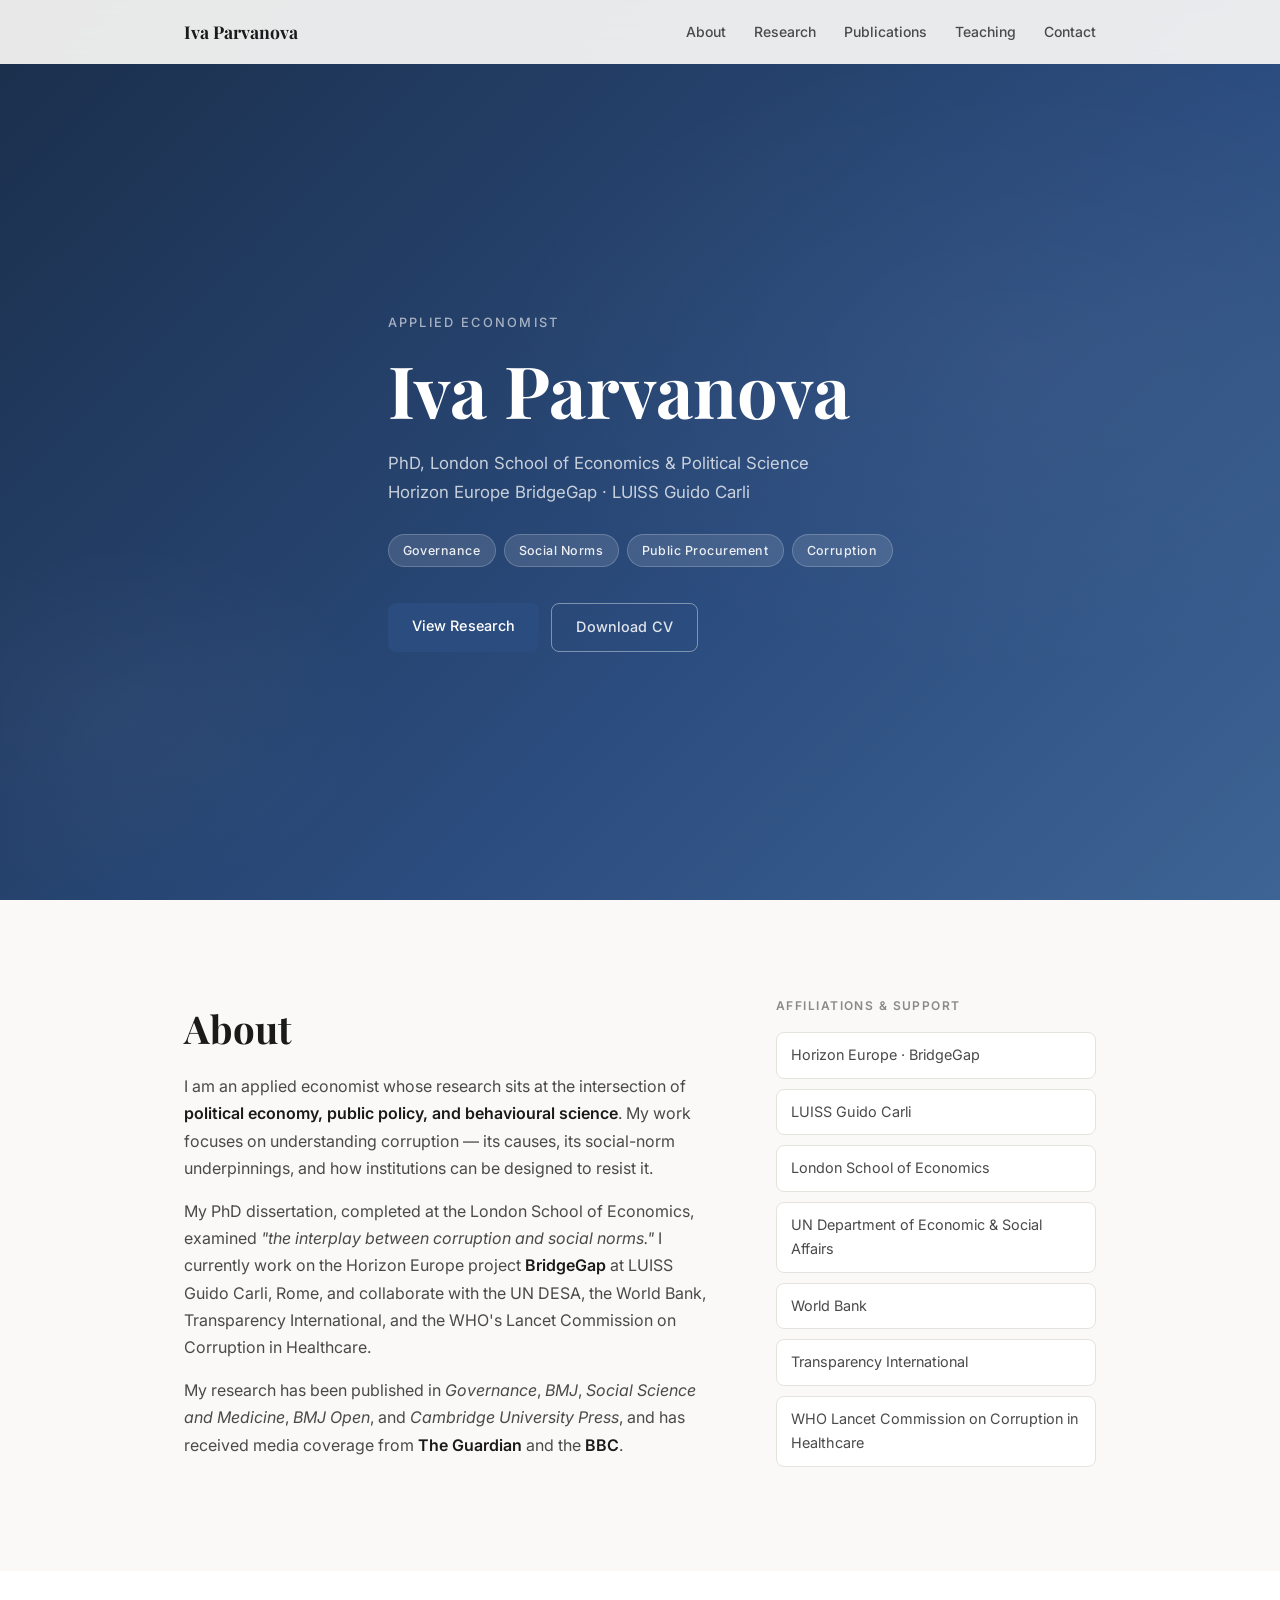
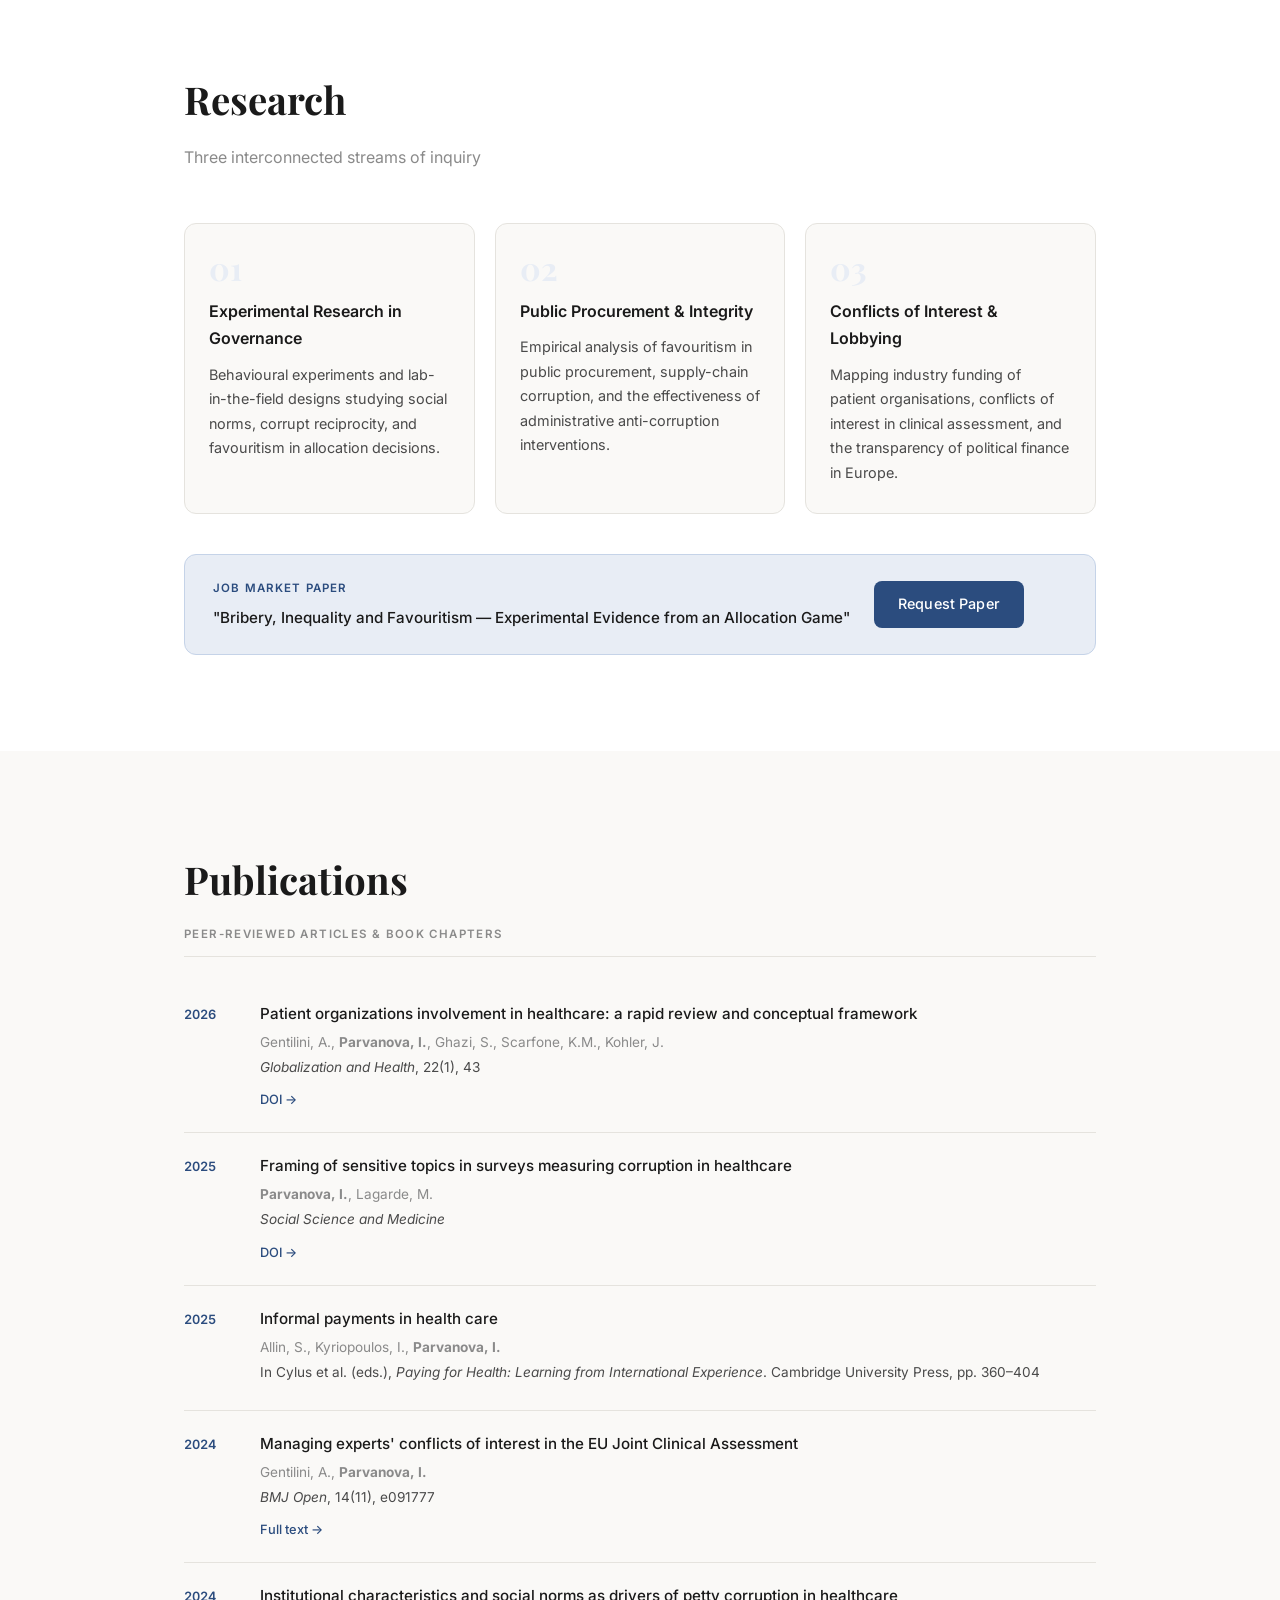
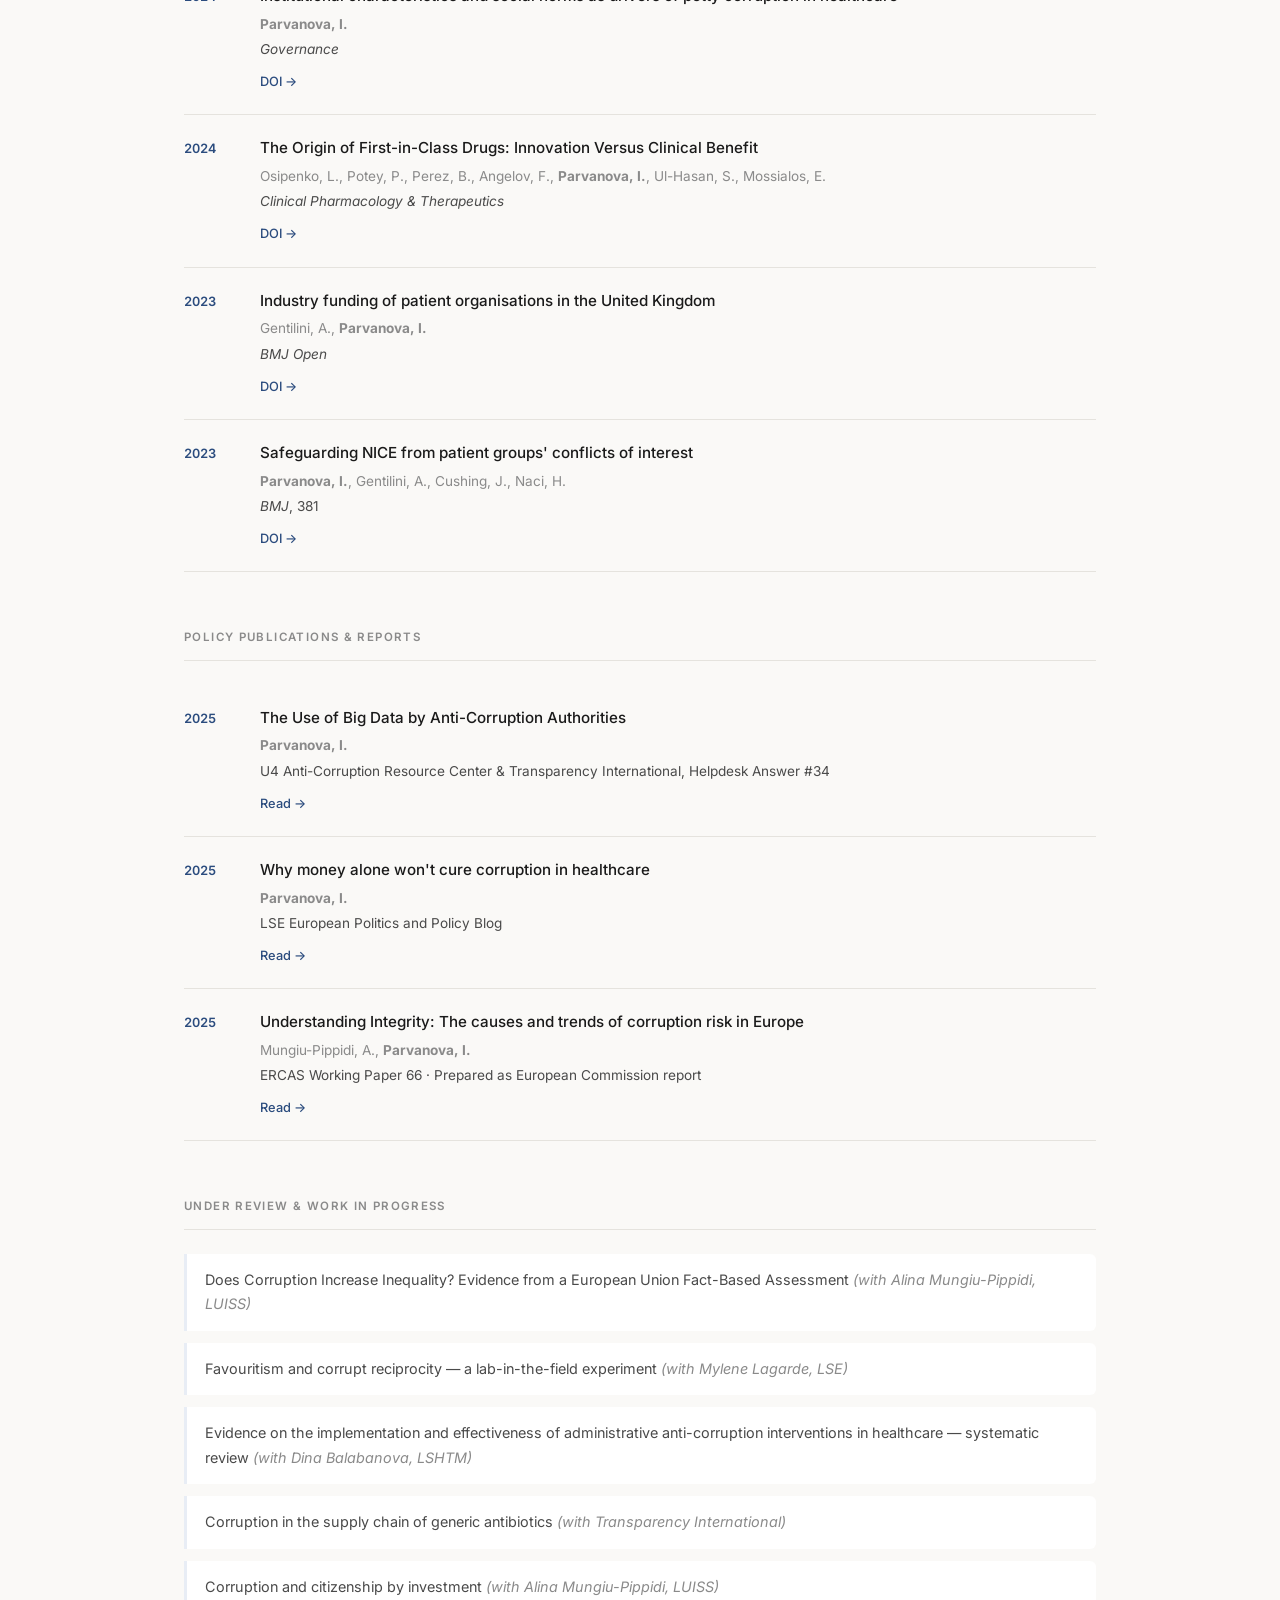
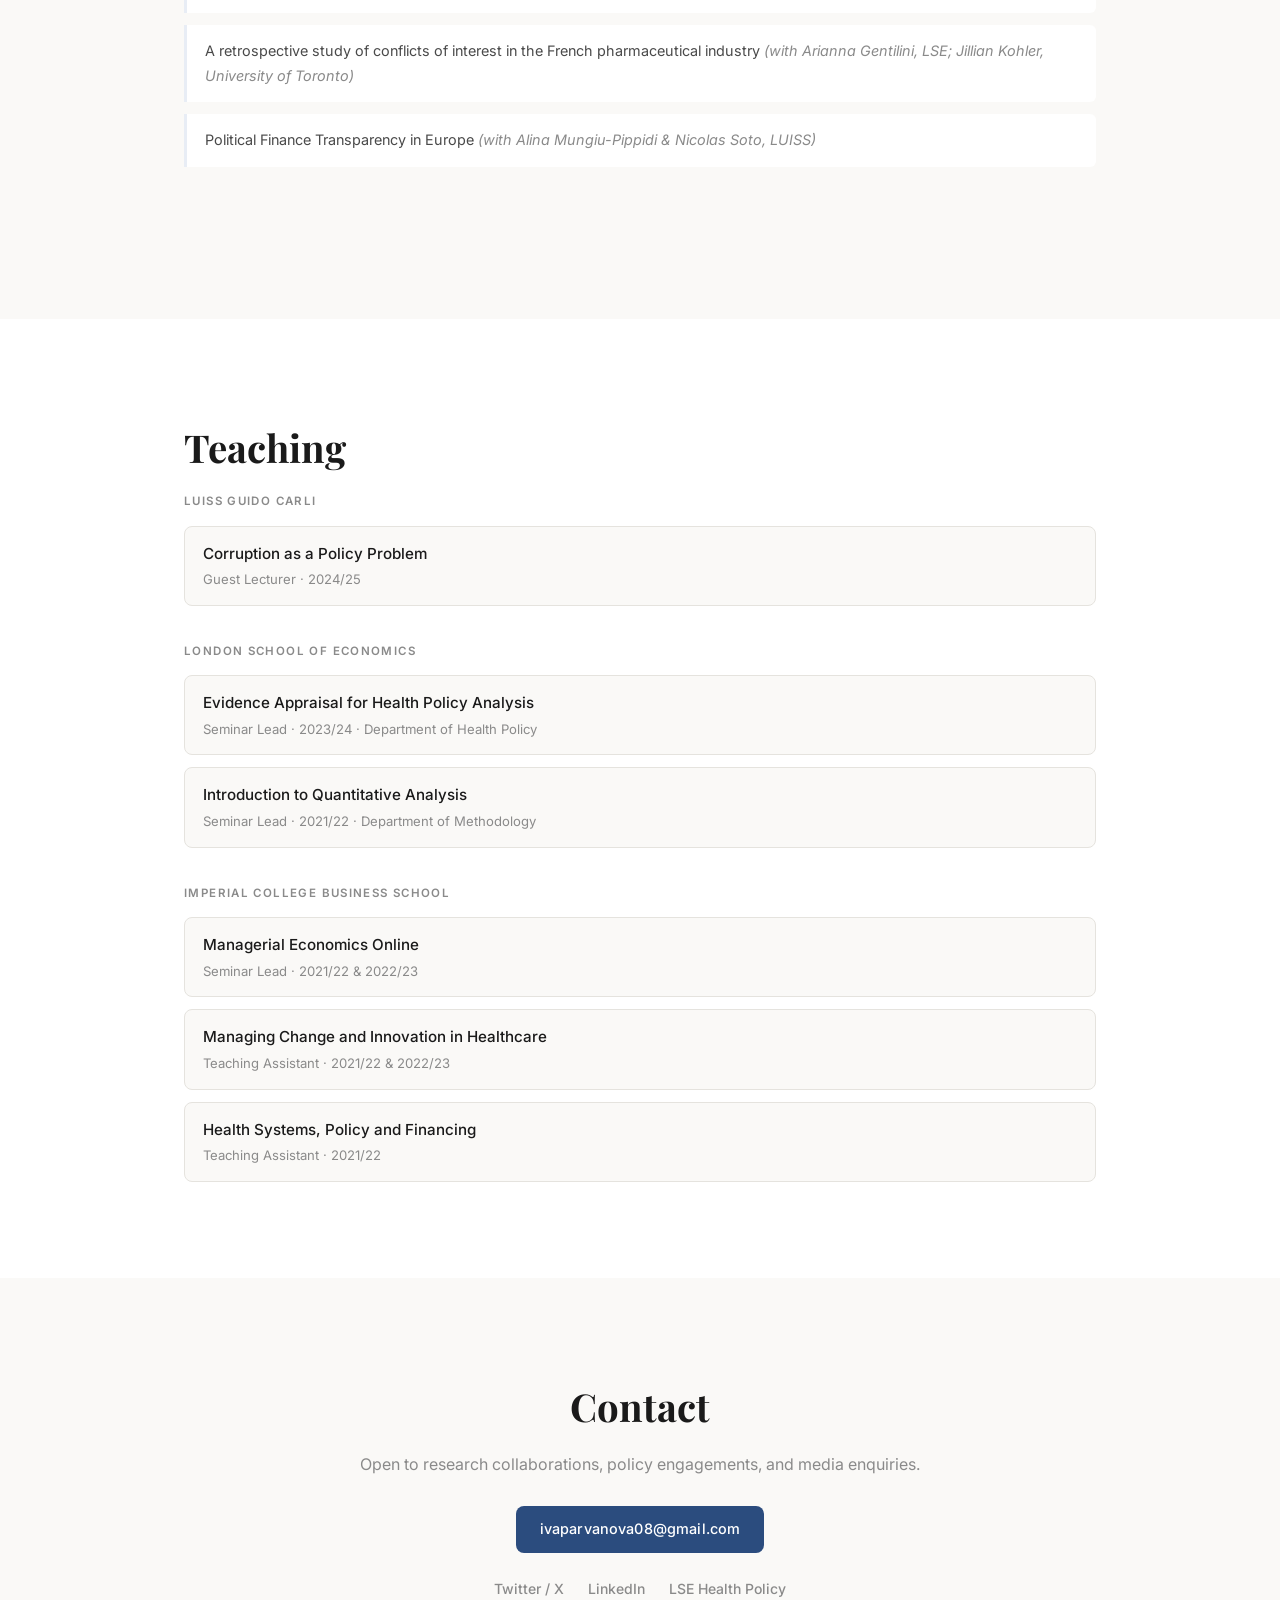
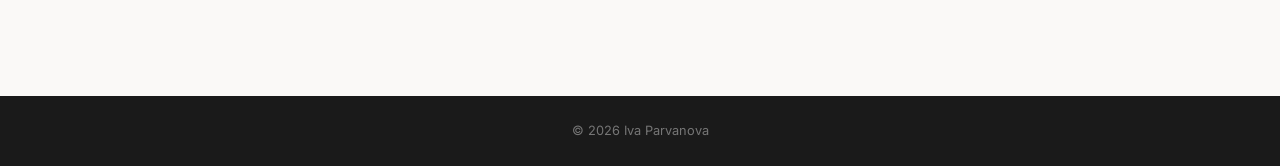
==== index.html @ 4e3be88d "Initial commit: modern academic portfolio site" ====
<!DOCTYPE html>
<html lang="en">
<head>
  <meta charset="UTF-8" />
  <meta name="viewport" content="width=device-width, initial-scale=1.0" />
  <title>Iva Parvanova | Applied Economist</title>
  <link rel="preconnect" href="https://fonts.googleapis.com" />
  <link rel="preconnect" href="https://fonts.gstatic.com" crossorigin />
  <link href="https://fonts.googleapis.com/css2?family=Inter:wght@300;400;500;600&family=Playfair+Display:ital,wght@0,700;1,400&display=swap" rel="stylesheet" />
  <link rel="stylesheet" href="style.css" />
</head>
<body>

  <!-- NAV -->
  <nav id="navbar">
    <div class="nav-inner">
      <span class="nav-logo">Iva Parvanova</span>
      <ul class="nav-links">
        <li><a href="#about">About</a></li>
        <li><a href="#research">Research</a></li>
        <li><a href="#publications">Publications</a></li>
        <li><a href="#teaching">Teaching</a></li>
        <li><a href="#contact">Contact</a></li>
      </ul>
      <button class="nav-toggle" aria-label="Toggle menu">&#9776;</button>
    </div>
  </nav>

  <!-- HERO -->
  <header id="hero">
    <div class="hero-content">
      <p class="hero-eyebrow">Applied Economist</p>
      <h1>Iva Parvanova</h1>
      <p class="hero-sub">
        PhD, London School of Economics &amp; Political Science<br/>
        Horizon Europe BridgeGap · LUISS Guido Carli
      </p>
      <div class="hero-pills">
        <span>Governance</span>
        <span>Social Norms</span>
        <span>Public Procurement</span>
        <span>Corruption</span>
      </div>
      <div class="hero-cta">
        <a href="#publications" class="btn btn-primary">View Research</a>
        <a href="https://drive.google.com" class="btn btn-ghost" target="_blank" rel="noopener">Download CV</a>
      </div>
    </div>
    <div class="hero-bg"></div>
  </header>

  <!-- ABOUT -->
  <section id="about">
    <div class="container two-col">
      <div class="about-text">
        <h2>About</h2>
        <p>
          I am an applied economist whose research sits at the intersection of
          <strong>political economy, public policy, and behavioural science</strong>.
          My work focuses on understanding corruption — its causes, its social-norm
          underpinnings, and how institutions can be designed to resist it.
        </p>
        <p>
          My PhD dissertation, completed at the London School of Economics, examined
          <em>"the interplay between corruption and social norms."</em> I currently work
          on the Horizon Europe project <strong>BridgeGap</strong> at LUISS Guido Carli,
          Rome, and collaborate with the UN DESA, the World Bank, Transparency
          International, and the WHO's Lancet Commission on Corruption in Healthcare.
        </p>
        <p>
          My research has been published in <em>Governance</em>, <em>BMJ</em>,
          <em>Social Science and Medicine</em>, <em>BMJ Open</em>, and <em>Cambridge
          University Press</em>, and has received media coverage from
          <strong>The Guardian</strong> and the <strong>BBC</strong>.
        </p>
      </div>
      <div class="about-affiliations">
        <h3>Affiliations &amp; Support</h3>
        <ul class="affil-list">
          <li>Horizon Europe · BridgeGap</li>
          <li>LUISS Guido Carli</li>
          <li>London School of Economics</li>
          <li>UN Department of Economic &amp; Social Affairs</li>
          <li>World Bank</li>
          <li>Transparency International</li>
          <li>WHO Lancet Commission on Corruption in Healthcare</li>
        </ul>
      </div>
    </div>
  </section>

  <!-- RESEARCH STREAMS -->
  <section id="research" class="alt-bg">
    <div class="container">
      <h2>Research</h2>
      <p class="section-sub">Three interconnected streams of inquiry</p>
      <div class="cards-grid">
        <div class="card">
          <div class="card-icon">01</div>
          <h3>Experimental Research in Governance</h3>
          <p>Behavioural experiments and lab-in-the-field designs studying social norms, corrupt reciprocity, and favouritism in allocation decisions.</p>
        </div>
        <div class="card">
          <div class="card-icon">02</div>
          <h3>Public Procurement &amp; Integrity</h3>
          <p>Empirical analysis of favouritism in public procurement, supply-chain corruption, and the effectiveness of administrative anti-corruption interventions.</p>
        </div>
        <div class="card">
          <div class="card-icon">03</div>
          <h3>Conflicts of Interest &amp; Lobbying</h3>
          <p>Mapping industry funding of patient organisations, conflicts of interest in clinical assessment, and the transparency of political finance in Europe.</p>
        </div>
      </div>
      <div class="jmp-box">
        <div>
          <p class="jmp-label">Job Market Paper</p>
          <p class="jmp-title">"Bribery, Inequality and Favouritism — Experimental Evidence from an Allocation Game"</p>
        </div>
        <a href="mailto:ivaparvanova08@gmail.com?subject=JMP Request" class="btn btn-primary">Request Paper</a>
      </div>
    </div>
  </section>

  <!-- PUBLICATIONS -->
  <section id="publications">
    <div class="container">
      <h2>Publications</h2>

      <div class="pub-group">
        <h3 class="pub-group-title">Peer-Reviewed Articles &amp; Book Chapters</h3>
        <ol class="pub-list">

          <li class="pub-item">
            <span class="pub-year">2026</span>
            <div class="pub-body">
              <p class="pub-title">Patient organizations involvement in healthcare: a rapid review and conceptual framework</p>
              <p class="pub-authors">Gentilini, A., <strong>Parvanova, I.</strong>, Ghazi, S., Scarfone, K.M., Kohler, J.</p>
              <p class="pub-venue"><em>Globalization and Health</em>, 22(1), 43</p>
              <a class="pub-link" href="https://doi.org/10.1186/s12992-026-01205-z" target="_blank" rel="noopener">DOI →</a>
            </div>
          </li>

          <li class="pub-item">
            <span class="pub-year">2025</span>
            <div class="pub-body">
              <p class="pub-title">Framing of sensitive topics in surveys measuring corruption in healthcare</p>
              <p class="pub-authors"><strong>Parvanova, I.</strong>, Lagarde, M.</p>
              <p class="pub-venue"><em>Social Science and Medicine</em></p>
              <a class="pub-link" href="https://doi.org/10.1016/j.socscimed.2024.117521" target="_blank" rel="noopener">DOI →</a>
            </div>
          </li>

          <li class="pub-item">
            <span class="pub-year">2025</span>
            <div class="pub-body">
              <p class="pub-title">Informal payments in health care</p>
              <p class="pub-authors">Allin, S., Kyriopoulos, I., <strong>Parvanova, I.</strong></p>
              <p class="pub-venue">In Cylus et al. (eds.), <em>Paying for Health: Learning from International Experience</em>. Cambridge University Press, pp. 360–404</p>
            </div>
          </li>

          <li class="pub-item">
            <span class="pub-year">2024</span>
            <div class="pub-body">
              <p class="pub-title">Managing experts' conflicts of interest in the EU Joint Clinical Assessment</p>
              <p class="pub-authors">Gentilini, A., <strong>Parvanova, I.</strong></p>
              <p class="pub-venue"><em>BMJ Open</em>, 14(11), e091777</p>
              <a class="pub-link" href="https://bmjopen.bmj.com/content/14/11/e091777" target="_blank" rel="noopener">Full text →</a>
            </div>
          </li>

          <li class="pub-item">
            <span class="pub-year">2024</span>
            <div class="pub-body">
              <p class="pub-title">Institutional characteristics and social norms as drivers of petty corruption in healthcare</p>
              <p class="pub-authors"><strong>Parvanova, I.</strong></p>
              <p class="pub-venue"><em>Governance</em></p>
              <a class="pub-link" href="https://doi.org/10.1111/gove.12868" target="_blank" rel="noopener">DOI →</a>
            </div>
          </li>

          <li class="pub-item">
            <span class="pub-year">2024</span>
            <div class="pub-body">
              <p class="pub-title">The Origin of First-in-Class Drugs: Innovation Versus Clinical Benefit</p>
              <p class="pub-authors">Osipenko, L., Potey, P., Perez, B., Angelov, F., <strong>Parvanova, I.</strong>, Ul-Hasan, S., Mossialos, E.</p>
              <p class="pub-venue"><em>Clinical Pharmacology &amp; Therapeutics</em></p>
              <a class="pub-link" href="https://doi.org/10.1002/cpt.3110" target="_blank" rel="noopener">DOI →</a>
            </div>
          </li>

          <li class="pub-item">
            <span class="pub-year">2023</span>
            <div class="pub-body">
              <p class="pub-title">Industry funding of patient organisations in the United Kingdom</p>
              <p class="pub-authors">Gentilini, A., <strong>Parvanova, I.</strong></p>
              <p class="pub-venue"><em>BMJ Open</em></p>
              <a class="pub-link" href="https://doi.org/10.1136/bmjopen-2022-071138" target="_blank" rel="noopener">DOI →</a>
            </div>
          </li>

          <li class="pub-item">
            <span class="pub-year">2023</span>
            <div class="pub-body">
              <p class="pub-title">Safeguarding NICE from patient groups' conflicts of interest</p>
              <p class="pub-authors"><strong>Parvanova, I.</strong>, Gentilini, A., Cushing, J., Naci, H.</p>
              <p class="pub-venue"><em>BMJ</em>, 381</p>
              <a class="pub-link" href="https://doi.org/10.1136/bmj.p1243" target="_blank" rel="noopener">DOI →</a>
            </div>
          </li>

        </ol>
      </div>

      <div class="pub-group">
        <h3 class="pub-group-title">Policy Publications &amp; Reports</h3>
        <ol class="pub-list">

          <li class="pub-item">
            <span class="pub-year">2025</span>
            <div class="pub-body">
              <p class="pub-title">The Use of Big Data by Anti-Corruption Authorities</p>
              <p class="pub-authors"><strong>Parvanova, I.</strong></p>
              <p class="pub-venue">U4 Anti-Corruption Resource Center &amp; Transparency International, Helpdesk Answer #34</p>
              <a class="pub-link" href="https://knowledgehub.transparency.org/helpdesk/the-use-of-big-data-by-anti-corruption-authorities" target="_blank" rel="noopener">Read →</a>
            </div>
          </li>

          <li class="pub-item">
            <span class="pub-year">2025</span>
            <div class="pub-body">
              <p class="pub-title">Why money alone won't cure corruption in healthcare</p>
              <p class="pub-authors"><strong>Parvanova, I.</strong></p>
              <p class="pub-venue">LSE European Politics and Policy Blog</p>
              <a class="pub-link" href="https://blogs.lse.ac.uk/europpblog/2025/06/12/why-money-alone-wont-cure-corruption-in-healthcare/" target="_blank" rel="noopener">Read →</a>
            </div>
          </li>

          <li class="pub-item">
            <span class="pub-year">2025</span>
            <div class="pub-body">
              <p class="pub-title">Understanding Integrity: The causes and trends of corruption risk in Europe</p>
              <p class="pub-authors">Mungiu-Pippidi, A., <strong>Parvanova, I.</strong></p>
              <p class="pub-venue">ERCAS Working Paper 66 · Prepared as European Commission report</p>
              <a class="pub-link" href="https://shorturl.at/cFpik" target="_blank" rel="noopener">Read →</a>
            </div>
          </li>

        </ol>
      </div>

      <div class="pub-group">
        <h3 class="pub-group-title">Under Review &amp; Work in Progress</h3>
        <ul class="wip-list">
          <li>Does Corruption Increase Inequality? Evidence from a European Union Fact-Based Assessment <span class="coauth">(with Alina Mungiu-Pippidi, LUISS)</span></li>
          <li>Favouritism and corrupt reciprocity — a lab-in-the-field experiment <span class="coauth">(with Mylene Lagarde, LSE)</span></li>
          <li>Evidence on the implementation and effectiveness of administrative anti-corruption interventions in healthcare — systematic review <span class="coauth">(with Dina Balabanova, LSHTM)</span></li>
          <li>Corruption in the supply chain of generic antibiotics <span class="coauth">(with Transparency International)</span></li>
          <li>Corruption and citizenship by investment <span class="coauth">(with Alina Mungiu-Pippidi, LUISS)</span></li>
          <li>A retrospective study of conflicts of interest in the French pharmaceutical industry <span class="coauth">(with Arianna Gentilini, LSE; Jillian Kohler, University of Toronto)</span></li>
          <li>Political Finance Transparency in Europe <span class="coauth">(with Alina Mungiu-Pippidi &amp; Nicolas Soto, LUISS)</span></li>
        </ul>
      </div>

    </div>
  </section>

  <!-- TEACHING -->
  <section id="teaching" class="alt-bg">
    <div class="container">
      <h2>Teaching</h2>
      <div class="teach-grid">

        <div class="teach-block">
          <h3>LUISS Guido Carli</h3>
          <ul>
            <li>
              <strong>Corruption as a Policy Problem</strong>
              <span class="teach-role">Guest Lecturer · 2024/25</span>
            </li>
          </ul>
        </div>

        <div class="teach-block">
          <h3>London School of Economics</h3>
          <ul>
            <li>
              <strong>Evidence Appraisal for Health Policy Analysis</strong>
              <span class="teach-role">Seminar Lead · 2023/24 · Department of Health Policy</span>
            </li>
            <li>
              <strong>Introduction to Quantitative Analysis</strong>
              <span class="teach-role">Seminar Lead · 2021/22 · Department of Methodology</span>
            </li>
          </ul>
        </div>

        <div class="teach-block">
          <h3>Imperial College Business School</h3>
          <ul>
            <li>
              <strong>Managerial Economics Online</strong>
              <span class="teach-role">Seminar Lead · 2021/22 &amp; 2022/23</span>
            </li>
            <li>
              <strong>Managing Change and Innovation in Healthcare</strong>
              <span class="teach-role">Teaching Assistant · 2021/22 &amp; 2022/23</span>
            </li>
            <li>
              <strong>Health Systems, Policy and Financing</strong>
              <span class="teach-role">Teaching Assistant · 2021/22</span>
            </li>
          </ul>
        </div>

      </div>
    </div>
  </section>

  <!-- CONTACT -->
  <section id="contact">
    <div class="container contact-inner">
      <h2>Contact</h2>
      <p class="section-sub">Open to research collaborations, policy engagements, and media enquiries.</p>
      <a href="mailto:ivaparvanova08@gmail.com" class="btn btn-primary">ivaparvanova08@gmail.com</a>
      <div class="social-links">
        <a href="https://twitter.com/IvaParvanova01" target="_blank" rel="noopener">Twitter / X</a>
        <a href="https://www.linkedin.com/in/ivaparvanova" target="_blank" rel="noopener">LinkedIn</a>
        <a href="https://www.lse.ac.uk/health-policy" target="_blank" rel="noopener">LSE Health Policy</a>
      </div>
    </div>
  </section>

  <footer>
    <div class="container">
      <p>&copy; 2026 Iva Parvanova</p>
    </div>
  </footer>

  <script src="main.js"></script>
</body>
</html>
---- style.css ----
/* ── Reset & base ── */
*, *::before, *::after { box-sizing: border-box; margin: 0; padding: 0; }

:root {
  --cream: #faf9f7;
  --white: #ffffff;
  --ink: #1a1a1a;
  --ink-light: #4a4a4a;
  --ink-muted: #8a8a8a;
  --accent: #2b4c7e;
  --accent-light: #e8edf5;
  --border: #e5e3de;
  --radius: 12px;
  --shadow: 0 2px 20px rgba(0,0,0,.07);
  --shadow-lg: 0 8px 40px rgba(0,0,0,.12);
  --font-body: 'Inter', system-ui, sans-serif;
  --font-display: 'Playfair Display', Georgia, serif;
  --nav-h: 64px;
}

html { scroll-behavior: smooth; font-size: 16px; }

body {
  font-family: var(--font-body);
  background: var(--cream);
  color: var(--ink);
  line-height: 1.7;
  -webkit-font-smoothing: antialiased;
}

a { color: var(--accent); text-decoration: none; }
a:hover { text-decoration: underline; }

/* ── Utility ── */
.container { max-width: 960px; margin: 0 auto; padding: 0 24px; }
.alt-bg { background: var(--white); }

/* ── Buttons ── */
.btn {
  display: inline-block;
  padding: 11px 24px;
  border-radius: 8px;
  font-size: .9rem;
  font-weight: 500;
  letter-spacing: .01em;
  cursor: pointer;
  transition: all .2s;
  text-decoration: none;
}
.btn-primary {
  background: var(--accent);
  color: #fff;
}
.btn-primary:hover { background: #1e3a61; text-decoration: none; }
.btn-ghost {
  background: transparent;
  color: rgba(255,255,255,.85);
  border: 1.5px solid rgba(255,255,255,.4);
}
.btn-ghost:hover { background: rgba(255,255,255,.1); text-decoration: none; }

/* ── Navbar ── */
#navbar {
  position: fixed;
  top: 0; left: 0; right: 0;
  height: var(--nav-h);
  z-index: 100;
  background: rgba(250,249,247,.92);
  backdrop-filter: blur(12px);
  border-bottom: 1px solid transparent;
  transition: border-color .3s, box-shadow .3s;
}
#navbar.scrolled {
  border-bottom-color: var(--border);
  box-shadow: 0 1px 16px rgba(0,0,0,.06);
}
.nav-inner {
  max-width: 960px;
  margin: 0 auto;
  padding: 0 24px;
  height: 100%;
  display: flex;
  align-items: center;
  gap: 32px;
}
.nav-logo {
  font-family: var(--font-display);
  font-size: 1.1rem;
  font-weight: 700;
  color: var(--ink);
  flex-shrink: 0;
  margin-right: auto;
}
.nav-links {
  display: flex;
  list-style: none;
  gap: 28px;
}
.nav-links a {
  font-size: .875rem;
  font-weight: 500;
  color: var(--ink-light);
  transition: color .2s;
}
.nav-links a:hover { color: var(--accent); text-decoration: none; }
.nav-toggle { display: none; background: none; border: none; font-size: 1.4rem; cursor: pointer; color: var(--ink); }

/* ── Hero ── */
#hero {
  position: relative;
  min-height: 100vh;
  display: flex;
  align-items: center;
  padding-top: var(--nav-h);
  background: linear-gradient(135deg, #1a2e4a 0%, #2b4c7e 60%, #3d6494 100%);
  overflow: hidden;
}
.hero-bg {
  position: absolute;
  inset: 0;
  background:
    radial-gradient(ellipse 70% 60% at 80% 40%, rgba(255,255,255,.04) 0%, transparent 60%),
    radial-gradient(ellipse 40% 40% at 10% 80%, rgba(255,255,255,.03) 0%, transparent 50%);
  pointer-events: none;
}
.hero-content {
  position: relative;
  max-width: 960px;
  margin: 0 auto;
  padding: 80px 24px;
  color: #fff;
}
.hero-eyebrow {
  font-size: .8rem;
  font-weight: 500;
  letter-spacing: .18em;
  text-transform: uppercase;
  color: rgba(255,255,255,.6);
  margin-bottom: 16px;
}
.hero-content h1 {
  font-family: var(--font-display);
  font-size: clamp(2.8rem, 6vw, 4.5rem);
  font-weight: 700;
  line-height: 1.1;
  margin-bottom: 20px;
}
.hero-sub {
  font-size: 1.05rem;
  color: rgba(255,255,255,.75);
  margin-bottom: 28px;
  line-height: 1.7;
}
.hero-pills {
  display: flex;
  flex-wrap: wrap;
  gap: 8px;
  margin-bottom: 36px;
}
.hero-pills span {
  font-size: .78rem;
  font-weight: 500;
  letter-spacing: .04em;
  padding: 5px 14px;
  border-radius: 100px;
  background: rgba(255,255,255,.12);
  border: 1px solid rgba(255,255,255,.2);
  color: rgba(255,255,255,.9);
}
.hero-cta { display: flex; gap: 12px; flex-wrap: wrap; }

/* ── Section headings ── */
section { padding: 96px 0; }
section h2 {
  font-family: var(--font-display);
  font-size: clamp(1.8rem, 3vw, 2.4rem);
  font-weight: 700;
  margin-bottom: 12px;
  color: var(--ink);
}
.section-sub {
  font-size: 1rem;
  color: var(--ink-muted);
  margin-bottom: 52px;
}

/* ── About ── */
.two-col {
  display: grid;
  grid-template-columns: 1fr 320px;
  gap: 64px;
  align-items: start;
}
.about-text p { color: var(--ink-light); margin-bottom: 16px; }
.about-text strong { color: var(--ink); font-weight: 600; }
.about-affiliations h3 {
  font-size: .75rem;
  font-weight: 600;
  letter-spacing: .12em;
  text-transform: uppercase;
  color: var(--ink-muted);
  margin-bottom: 16px;
}
.affil-list {
  list-style: none;
  display: flex;
  flex-direction: column;
  gap: 10px;
}
.affil-list li {
  font-size: .9rem;
  color: var(--ink-light);
  padding: 10px 14px;
  background: var(--white);
  border: 1px solid var(--border);
  border-radius: 8px;
}

/* ── Research cards ── */
.cards-grid {
  display: grid;
  grid-template-columns: repeat(3, 1fr);
  gap: 20px;
  margin-bottom: 40px;
}
.card {
  background: var(--cream);
  border: 1px solid var(--border);
  border-radius: var(--radius);
  padding: 28px 24px;
  transition: box-shadow .2s, transform .2s;
}
.card:hover { box-shadow: var(--shadow-lg); transform: translateY(-2px); }
.card-icon {
  font-family: var(--font-display);
  font-size: 2rem;
  font-weight: 700;
  color: var(--accent-light);
  margin-bottom: 14px;
  line-height: 1;
}
.card h3 { font-size: 1rem; font-weight: 600; margin-bottom: 10px; color: var(--ink); }
.card p { font-size: .9rem; color: var(--ink-light); }

.jmp-box {
  display: flex;
  align-items: center;
  gap: 24px;
  background: var(--accent-light);
  border: 1px solid #c5d3e8;
  border-radius: var(--radius);
  padding: 24px 28px;
}
.jmp-label {
  font-size: .72rem;
  font-weight: 600;
  letter-spacing: .1em;
  text-transform: uppercase;
  color: var(--accent);
  margin-bottom: 6px;
}
.jmp-title { font-size: .95rem; font-weight: 500; color: var(--ink); }

/* ── Publications ── */
.pub-group { margin-bottom: 56px; }
.pub-group-title {
  font-size: .72rem;
  font-weight: 600;
  letter-spacing: .12em;
  text-transform: uppercase;
  color: var(--ink-muted);
  padding-bottom: 12px;
  border-bottom: 1px solid var(--border);
  margin-bottom: 24px;
}
.pub-list { list-style: none; display: flex; flex-direction: column; gap: 0; }
.pub-item {
  display: grid;
  grid-template-columns: 56px 1fr;
  gap: 20px;
  padding: 20px 0;
  border-bottom: 1px solid var(--border);
  align-items: start;
}
.pub-year {
  font-size: .8rem;
  font-weight: 600;
  color: var(--accent);
  padding-top: 3px;
  font-variant-numeric: tabular-nums;
}
.pub-title { font-size: .95rem; font-weight: 500; color: var(--ink); margin-bottom: 4px; }
.pub-authors { font-size: .85rem; color: var(--ink-muted); margin-bottom: 2px; }
.pub-venue { font-size: .85rem; color: var(--ink-light); margin-bottom: 6px; }
.pub-link {
  font-size: .8rem;
  font-weight: 500;
  color: var(--accent);
  text-decoration: none;
}
.pub-link:hover { text-decoration: underline; }

.wip-list {
  list-style: none;
  display: flex;
  flex-direction: column;
  gap: 12px;
}
.wip-list li {
  font-size: .9rem;
  color: var(--ink-light);
  padding: 14px 18px;
  border-left: 3px solid var(--accent-light);
  border-radius: 0 6px 6px 0;
  background: var(--white);
}
.coauth { color: var(--ink-muted); font-style: italic; }

/* ── Teaching ── */
.teach-grid {
  display: flex;
  flex-direction: column;
  gap: 36px;
}
.teach-block h3 {
  font-size: .72rem;
  font-weight: 600;
  letter-spacing: .12em;
  text-transform: uppercase;
  color: var(--ink-muted);
  margin-bottom: 14px;
}
.teach-block ul { list-style: none; display: flex; flex-direction: column; gap: 12px; }
.teach-block li {
  display: flex;
  flex-direction: column;
  gap: 2px;
  padding: 14px 18px;
  background: var(--cream);
  border: 1px solid var(--border);
  border-radius: 8px;
}
.teach-block strong { font-size: .95rem; color: var(--ink); font-weight: 500; }
.teach-role { font-size: .82rem; color: var(--ink-muted); }

/* ── Contact ── */
.contact-inner { text-align: center; }
.contact-inner h2 { margin-bottom: 12px; }
.contact-inner .section-sub { margin-bottom: 28px; }
.social-links {
  display: flex;
  justify-content: center;
  gap: 24px;
  margin-top: 24px;
}
.social-links a {
  font-size: .875rem;
  font-weight: 500;
  color: var(--ink-muted);
  transition: color .2s;
}
.social-links a:hover { color: var(--accent); text-decoration: none; }

/* ── Footer ── */
footer {
  background: var(--ink);
  color: rgba(255,255,255,.4);
  padding: 24px 0;
  text-align: center;
  font-size: .8rem;
}

/* ── Mobile nav ── */
@media (max-width: 700px) {
  .nav-links { display: none; flex-direction: column; position: absolute; top: var(--nav-h); left: 0; right: 0; background: var(--cream); border-bottom: 1px solid var(--border); padding: 16px 24px 24px; gap: 16px; }
  .nav-links.open { display: flex; }
  .nav-toggle { display: block; }
  .two-col { grid-template-columns: 1fr; gap: 40px; }
  .cards-grid { grid-template-columns: 1fr; }
  .jmp-box { flex-direction: column; align-items: flex-start; gap: 16px; }
  section { padding: 64px 0; }
}

@media (max-width: 900px) {
  .two-col { grid-template-columns: 1fr; gap: 40px; }
  .cards-grid { grid-template-columns: 1fr 1fr; }
}
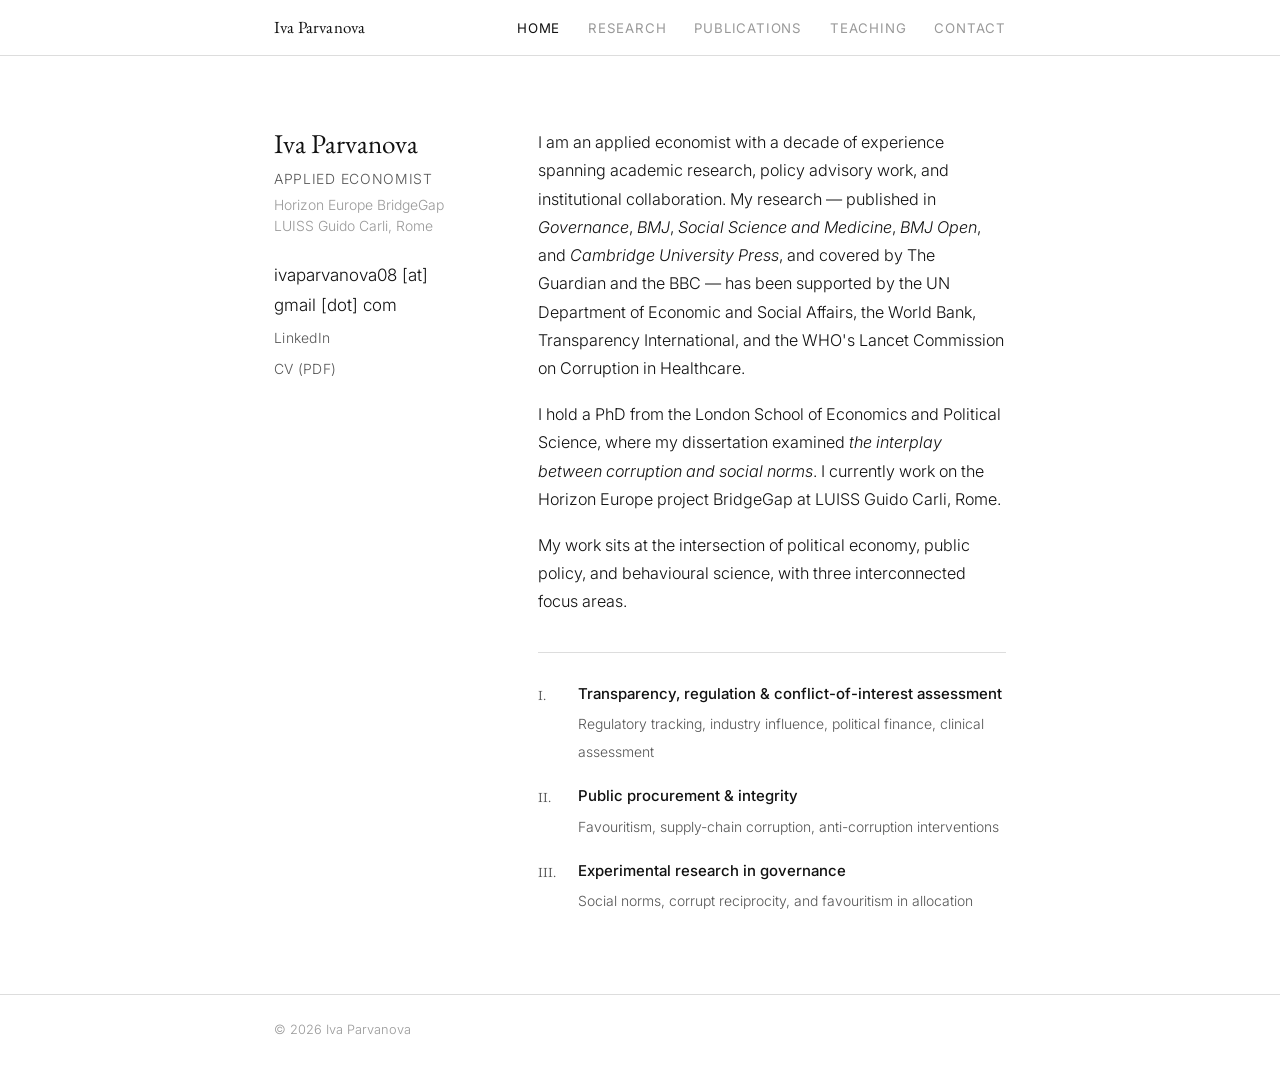
==== commit be342956: "Final version: minimalist academic design" ====
--- a/index.html
+++ b/index.html
@@ -3,340 +3,98 @@
 <head>
   <meta charset="UTF-8" />
   <meta name="viewport" content="width=device-width, initial-scale=1.0" />
-  <title>Iva Parvanova | Applied Economist</title>
+  <title>Iva Parvanova</title>
   <link rel="preconnect" href="https://fonts.googleapis.com" />
   <link rel="preconnect" href="https://fonts.gstatic.com" crossorigin />
-  <link href="https://fonts.googleapis.com/css2?family=Inter:wght@300;400;500;600&family=Playfair+Display:ital,wght@0,700;1,400&display=swap" rel="stylesheet" />
+  <link href="https://fonts.googleapis.com/css2?family=EB+Garamond:ital,wght@0,400;0,500;1,400&family=Inter:wght@300;400;500&display=swap" rel="stylesheet" />
   <link rel="stylesheet" href="style.css" />
 </head>
 <body>
 
-  <!-- NAV -->
-  <nav id="navbar">
+  <nav>
     <div class="nav-inner">
-      <span class="nav-logo">Iva Parvanova</span>
-      <ul class="nav-links">
-        <li><a href="#about">About</a></li>
-        <li><a href="#research">Research</a></li>
-        <li><a href="#publications">Publications</a></li>
-        <li><a href="#teaching">Teaching</a></li>
-        <li><a href="#contact">Contact</a></li>
+      <a href="index.html" class="nav-name">Iva Parvanova</a>
+      <ul>
+        <li><a href="index.html" class="active">Home</a></li>
+        <li><a href="research.html">Research</a></li>
+        <li><a href="publications.html">Publications</a></li>
+        <li><a href="teaching.html">Teaching</a></li>
+        <li><a href="contact.html">Contact</a></li>
       </ul>
-      <button class="nav-toggle" aria-label="Toggle menu">&#9776;</button>
     </div>
   </nav>
 
-  <!-- HERO -->
-  <header id="hero">
-    <div class="hero-content">
-      <p class="hero-eyebrow">Applied Economist</p>
+  <main class="home-layout">
+    <div class="home-left">
       <h1>Iva Parvanova</h1>
-      <p class="hero-sub">
-        PhD, London School of Economics &amp; Political Science<br/>
-        Horizon Europe BridgeGap · LUISS Guido Carli
-      </p>
-      <div class="hero-pills">
-        <span>Governance</span>
-        <span>Social Norms</span>
-        <span>Public Procurement</span>
-        <span>Corruption</span>
-      </div>
-      <div class="hero-cta">
-        <a href="#publications" class="btn btn-primary">View Research</a>
-        <a href="https://drive.google.com" class="btn btn-ghost" target="_blank" rel="noopener">Download CV</a>
+      <p class="home-title">Applied Economist</p>
+      <p class="home-inst">Horizon Europe BridgeGap<br/>LUISS Guido Carli, Rome</p>
+      <div class="home-links">
+        <span>ivaparvanova08 [at] gmail [dot] com</span>
+        <a href="https://www.linkedin.com/in/ivaparvanova" target="_blank" rel="noopener">LinkedIn</a>
+        <a href="#" target="_blank" rel="noopener">CV (PDF)</a>
       </div>
     </div>
-    <div class="hero-bg"></div>
-  </header>
 
-  <!-- ABOUT -->
-  <section id="about">
-    <div class="container two-col">
-      <div class="about-text">
-        <h2>About</h2>
-        <p>
-          I am an applied economist whose research sits at the intersection of
-          <strong>political economy, public policy, and behavioural science</strong>.
-          My work focuses on understanding corruption — its causes, its social-norm
-          underpinnings, and how institutions can be designed to resist it.
-        </p>
-        <p>
-          My PhD dissertation, completed at the London School of Economics, examined
-          <em>"the interplay between corruption and social norms."</em> I currently work
-          on the Horizon Europe project <strong>BridgeGap</strong> at LUISS Guido Carli,
-          Rome, and collaborate with the UN DESA, the World Bank, Transparency
-          International, and the WHO's Lancet Commission on Corruption in Healthcare.
-        </p>
-        <p>
-          My research has been published in <em>Governance</em>, <em>BMJ</em>,
-          <em>Social Science and Medicine</em>, <em>BMJ Open</em>, and <em>Cambridge
-          University Press</em>, and has received media coverage from
-          <strong>The Guardian</strong> and the <strong>BBC</strong>.
-        </p>
-      </div>
-      <div class="about-affiliations">
-        <h3>Affiliations &amp; Support</h3>
-        <ul class="affil-list">
-          <li>Horizon Europe · BridgeGap</li>
-          <li>LUISS Guido Carli</li>
-          <li>London School of Economics</li>
-          <li>UN Department of Economic &amp; Social Affairs</li>
-          <li>World Bank</li>
-          <li>Transparency International</li>
-          <li>WHO Lancet Commission on Corruption in Healthcare</li>
-        </ul>
+    <div class="home-right">
+      <p>
+        I am an applied economist with a decade of experience spanning academic
+        research, policy advisory work, and institutional collaboration. My
+        research — published in <em>Governance</em>, <em>BMJ</em>,
+        <em>Social Science and Medicine</em>, <em>BMJ Open</em>, and
+        <em>Cambridge University Press</em>, and covered by The Guardian and the
+        BBC — has been supported by the UN Department of Economic and Social
+        Affairs, the World Bank, Transparency International, and the WHO's
+        Lancet Commission on Corruption in Healthcare.
+      </p>
+      <p>
+        I hold a PhD from the London School of Economics and Political Science,
+        where my dissertation examined <em>the interplay between corruption and
+        social norms</em>. I currently work on the Horizon Europe project
+        BridgeGap at LUISS Guido Carli, Rome.
+      </p>
+      <p>
+        My work sits at the intersection of political economy, public policy,
+        and behavioural science, with three interconnected focus areas.
+      </p>
+
+      <div class="home-streams">
+        <div class="stream">
+          <span class="stream-num">I.</span>
+          <div>
+            <a href="research-transparency.html" class="stream-link">
+              <strong>Transparency, regulation &amp; conflict-of-interest assessment</strong>
+            </a>
+            <span>Regulatory tracking, industry influence, political finance, clinical assessment</span>
+          </div>
+        </div>
+        <div class="stream">
+          <span class="stream-num">II.</span>
+          <div>
+            <a href="research-procurement.html" class="stream-link">
+              <strong>Public procurement &amp; integrity</strong>
+            </a>
+            <span>Favouritism, supply-chain corruption, anti-corruption interventions</span>
+          </div>
+        </div>
+        <div class="stream">
+          <span class="stream-num">III.</span>
+          <div>
+            <a href="research-experimental.html" class="stream-link">
+              <strong>Experimental research in governance</strong>
+            </a>
+            <span>Social norms, corrupt reciprocity, and favouritism in allocation</span>
+          </div>
+        </div>
       </div>
     </div>
-  </section>
-
-  <!-- RESEARCH STREAMS -->
-  <section id="research" class="alt-bg">
-    <div class="container">
-      <h2>Research</h2>
-      <p class="section-sub">Three interconnected streams of inquiry</p>
-      <div class="cards-grid">
-        <div class="card">
-          <div class="card-icon">01</div>
-          <h3>Experimental Research in Governance</h3>
-          <p>Behavioural experiments and lab-in-the-field designs studying social norms, corrupt reciprocity, and favouritism in allocation decisions.</p>
-        </div>
-        <div class="card">
-          <div class="card-icon">02</div>
-          <h3>Public Procurement &amp; Integrity</h3>
-          <p>Empirical analysis of favouritism in public procurement, supply-chain corruption, and the effectiveness of administrative anti-corruption interventions.</p>
-        </div>
-        <div class="card">
-          <div class="card-icon">03</div>
-          <h3>Conflicts of Interest &amp; Lobbying</h3>
-          <p>Mapping industry funding of patient organisations, conflicts of interest in clinical assessment, and the transparency of political finance in Europe.</p>
-        </div>
-      </div>
-      <div class="jmp-box">
-        <div>
-          <p class="jmp-label">Job Market Paper</p>
-          <p class="jmp-title">"Bribery, Inequality and Favouritism — Experimental Evidence from an Allocation Game"</p>
-        </div>
-        <a href="mailto:ivaparvanova08@gmail.com?subject=JMP Request" class="btn btn-primary">Request Paper</a>
-      </div>
-    </div>
-  </section>
-
-  <!-- PUBLICATIONS -->
-  <section id="publications">
-    <div class="container">
-      <h2>Publications</h2>
-
-      <div class="pub-group">
-        <h3 class="pub-group-title">Peer-Reviewed Articles &amp; Book Chapters</h3>
-        <ol class="pub-list">
-
-          <li class="pub-item">
-            <span class="pub-year">2026</span>
-            <div class="pub-body">
-              <p class="pub-title">Patient organizations involvement in healthcare: a rapid review and conceptual framework</p>
-              <p class="pub-authors">Gentilini, A., <strong>Parvanova, I.</strong>, Ghazi, S., Scarfone, K.M., Kohler, J.</p>
-              <p class="pub-venue"><em>Globalization and Health</em>, 22(1), 43</p>
-              <a class="pub-link" href="https://doi.org/10.1186/s12992-026-01205-z" target="_blank" rel="noopener">DOI →</a>
-            </div>
-          </li>
-
-          <li class="pub-item">
-            <span class="pub-year">2025</span>
-            <div class="pub-body">
-              <p class="pub-title">Framing of sensitive topics in surveys measuring corruption in healthcare</p>
-              <p class="pub-authors"><strong>Parvanova, I.</strong>, Lagarde, M.</p>
-              <p class="pub-venue"><em>Social Science and Medicine</em></p>
-              <a class="pub-link" href="https://doi.org/10.1016/j.socscimed.2024.117521" target="_blank" rel="noopener">DOI →</a>
-            </div>
-          </li>
-
-          <li class="pub-item">
-            <span class="pub-year">2025</span>
-            <div class="pub-body">
-              <p class="pub-title">Informal payments in health care</p>
-              <p class="pub-authors">Allin, S., Kyriopoulos, I., <strong>Parvanova, I.</strong></p>
-              <p class="pub-venue">In Cylus et al. (eds.), <em>Paying for Health: Learning from International Experience</em>. Cambridge University Press, pp. 360–404</p>
-            </div>
-          </li>
-
-          <li class="pub-item">
-            <span class="pub-year">2024</span>
-            <div class="pub-body">
-              <p class="pub-title">Managing experts' conflicts of interest in the EU Joint Clinical Assessment</p>
-              <p class="pub-authors">Gentilini, A., <strong>Parvanova, I.</strong></p>
-              <p class="pub-venue"><em>BMJ Open</em>, 14(11), e091777</p>
-              <a class="pub-link" href="https://bmjopen.bmj.com/content/14/11/e091777" target="_blank" rel="noopener">Full text →</a>
-            </div>
-          </li>
-
-          <li class="pub-item">
-            <span class="pub-year">2024</span>
-            <div class="pub-body">
-              <p class="pub-title">Institutional characteristics and social norms as drivers of petty corruption in healthcare</p>
-              <p class="pub-authors"><strong>Parvanova, I.</strong></p>
-              <p class="pub-venue"><em>Governance</em></p>
-              <a class="pub-link" href="https://doi.org/10.1111/gove.12868" target="_blank" rel="noopener">DOI →</a>
-            </div>
-          </li>
-
-          <li class="pub-item">
-            <span class="pub-year">2024</span>
-            <div class="pub-body">
-              <p class="pub-title">The Origin of First-in-Class Drugs: Innovation Versus Clinical Benefit</p>
-              <p class="pub-authors">Osipenko, L., Potey, P., Perez, B., Angelov, F., <strong>Parvanova, I.</strong>, Ul-Hasan, S., Mossialos, E.</p>
-              <p class="pub-venue"><em>Clinical Pharmacology &amp; Therapeutics</em></p>
-              <a class="pub-link" href="https://doi.org/10.1002/cpt.3110" target="_blank" rel="noopener">DOI →</a>
-            </div>
-          </li>
-
-          <li class="pub-item">
-            <span class="pub-year">2023</span>
-            <div class="pub-body">
-              <p class="pub-title">Industry funding of patient organisations in the United Kingdom</p>
-              <p class="pub-authors">Gentilini, A., <strong>Parvanova, I.</strong></p>
-              <p class="pub-venue"><em>BMJ Open</em></p>
-              <a class="pub-link" href="https://doi.org/10.1136/bmjopen-2022-071138" target="_blank" rel="noopener">DOI →</a>
-            </div>
-          </li>
-
-          <li class="pub-item">
-            <span class="pub-year">2023</span>
-            <div class="pub-body">
-              <p class="pub-title">Safeguarding NICE from patient groups' conflicts of interest</p>
-              <p class="pub-authors"><strong>Parvanova, I.</strong>, Gentilini, A., Cushing, J., Naci, H.</p>
-              <p class="pub-venue"><em>BMJ</em>, 381</p>
-              <a class="pub-link" href="https://doi.org/10.1136/bmj.p1243" target="_blank" rel="noopener">DOI →</a>
-            </div>
-          </li>
-
-        </ol>
-      </div>
-
-      <div class="pub-group">
-        <h3 class="pub-group-title">Policy Publications &amp; Reports</h3>
-        <ol class="pub-list">
-
-          <li class="pub-item">
-            <span class="pub-year">2025</span>
-            <div class="pub-body">
-              <p class="pub-title">The Use of Big Data by Anti-Corruption Authorities</p>
-              <p class="pub-authors"><strong>Parvanova, I.</strong></p>
-              <p class="pub-venue">U4 Anti-Corruption Resource Center &amp; Transparency International, Helpdesk Answer #34</p>
-              <a class="pub-link" href="https://knowledgehub.transparency.org/helpdesk/the-use-of-big-data-by-anti-corruption-authorities" target="_blank" rel="noopener">Read →</a>
-            </div>
-          </li>
-
-          <li class="pub-item">
-            <span class="pub-year">2025</span>
-            <div class="pub-body">
-              <p class="pub-title">Why money alone won't cure corruption in healthcare</p>
-              <p class="pub-authors"><strong>Parvanova, I.</strong></p>
-              <p class="pub-venue">LSE European Politics and Policy Blog</p>
-              <a class="pub-link" href="https://blogs.lse.ac.uk/europpblog/2025/06/12/why-money-alone-wont-cure-corruption-in-healthcare/" target="_blank" rel="noopener">Read →</a>
-            </div>
-          </li>
-
-          <li class="pub-item">
-            <span class="pub-year">2025</span>
-            <div class="pub-body">
-              <p class="pub-title">Understanding Integrity: The causes and trends of corruption risk in Europe</p>
-              <p class="pub-authors">Mungiu-Pippidi, A., <strong>Parvanova, I.</strong></p>
-              <p class="pub-venue">ERCAS Working Paper 66 · Prepared as European Commission report</p>
-              <a class="pub-link" href="https://shorturl.at/cFpik" target="_blank" rel="noopener">Read →</a>
-            </div>
-          </li>
-
-        </ol>
-      </div>
-
-      <div class="pub-group">
-        <h3 class="pub-group-title">Under Review &amp; Work in Progress</h3>
-        <ul class="wip-list">
-          <li>Does Corruption Increase Inequality? Evidence from a European Union Fact-Based Assessment <span class="coauth">(with Alina Mungiu-Pippidi, LUISS)</span></li>
-          <li>Favouritism and corrupt reciprocity — a lab-in-the-field experiment <span class="coauth">(with Mylene Lagarde, LSE)</span></li>
-          <li>Evidence on the implementation and effectiveness of administrative anti-corruption interventions in healthcare — systematic review <span class="coauth">(with Dina Balabanova, LSHTM)</span></li>
-          <li>Corruption in the supply chain of generic antibiotics <span class="coauth">(with Transparency International)</span></li>
-          <li>Corruption and citizenship by investment <span class="coauth">(with Alina Mungiu-Pippidi, LUISS)</span></li>
-          <li>A retrospective study of conflicts of interest in the French pharmaceutical industry <span class="coauth">(with Arianna Gentilini, LSE; Jillian Kohler, University of Toronto)</span></li>
-          <li>Political Finance Transparency in Europe <span class="coauth">(with Alina Mungiu-Pippidi &amp; Nicolas Soto, LUISS)</span></li>
-        </ul>
-      </div>
-
-    </div>
-  </section>
-
-  <!-- TEACHING -->
-  <section id="teaching" class="alt-bg">
-    <div class="container">
-      <h2>Teaching</h2>
-      <div class="teach-grid">
-
-        <div class="teach-block">
-          <h3>LUISS Guido Carli</h3>
-          <ul>
-            <li>
-              <strong>Corruption as a Policy Problem</strong>
-              <span class="teach-role">Guest Lecturer · 2024/25</span>
-            </li>
-          </ul>
-        </div>
-
-        <div class="teach-block">
-          <h3>London School of Economics</h3>
-          <ul>
-            <li>
-              <strong>Evidence Appraisal for Health Policy Analysis</strong>
-              <span class="teach-role">Seminar Lead · 2023/24 · Department of Health Policy</span>
-            </li>
-            <li>
-              <strong>Introduction to Quantitative Analysis</strong>
-              <span class="teach-role">Seminar Lead · 2021/22 · Department of Methodology</span>
-            </li>
-          </ul>
-        </div>
-
-        <div class="teach-block">
-          <h3>Imperial College Business School</h3>
-          <ul>
-            <li>
-              <strong>Managerial Economics Online</strong>
-              <span class="teach-role">Seminar Lead · 2021/22 &amp; 2022/23</span>
-            </li>
-            <li>
-              <strong>Managing Change and Innovation in Healthcare</strong>
-              <span class="teach-role">Teaching Assistant · 2021/22 &amp; 2022/23</span>
-            </li>
-            <li>
-              <strong>Health Systems, Policy and Financing</strong>
-              <span class="teach-role">Teaching Assistant · 2021/22</span>
-            </li>
-          </ul>
-        </div>
-
-      </div>
-    </div>
-  </section>
-
-  <!-- CONTACT -->
-  <section id="contact">
-    <div class="container contact-inner">
-      <h2>Contact</h2>
-      <p class="section-sub">Open to research collaborations, policy engagements, and media enquiries.</p>
-      <a href="mailto:ivaparvanova08@gmail.com" class="btn btn-primary">ivaparvanova08@gmail.com</a>
-      <div class="social-links">
-        <a href="https://twitter.com/IvaParvanova01" target="_blank" rel="noopener">Twitter / X</a>
-        <a href="https://www.linkedin.com/in/ivaparvanova" target="_blank" rel="noopener">LinkedIn</a>
-        <a href="https://www.lse.ac.uk/health-policy" target="_blank" rel="noopener">LSE Health Policy</a>
-      </div>
-    </div>
-  </section>
+  </main>
 
   <footer>
-    <div class="container">
-      <p>&copy; 2026 Iva Parvanova</p>
+    <div class="footer-inner">
+      <span>&copy; 2026 Iva Parvanova</span>
     </div>
   </footer>
 
-  <script src="main.js"></script>
 </body>
 </html>
--- a/style.css
+++ b/style.css
@@ -1,387 +1,519 @@
-/* ── Reset & base ── */
+/* ── Reset ── */
 *, *::before, *::after { box-sizing: border-box; margin: 0; padding: 0; }
 
 :root {
-  --cream: #faf9f7;
-  --white: #ffffff;
-  --ink: #1a1a1a;
-  --ink-light: #4a4a4a;
-  --ink-muted: #8a8a8a;
-  --accent: #2b4c7e;
-  --accent-light: #e8edf5;
-  --border: #e5e3de;
-  --radius: 12px;
-  --shadow: 0 2px 20px rgba(0,0,0,.07);
-  --shadow-lg: 0 8px 40px rgba(0,0,0,.12);
-  --font-body: 'Inter', system-ui, sans-serif;
-  --font-display: 'Playfair Display', Georgia, serif;
-  --nav-h: 64px;
-}
-
-html { scroll-behavior: smooth; font-size: 16px; }
+  --black: #111111;
+  --gray: #555555;
+  --gray-light: #999999;
+  --rule: #dddddd;
+  --bg: #ffffff;
+  --nav-h: 56px;
+  --font-serif: 'EB Garamond', Georgia, serif;
+  --font-sans: 'Inter', system-ui, sans-serif;
+  --max: 780px;
+}
+
+html { font-size: 17px; scroll-behavior: smooth; }
 
 body {
-  font-family: var(--font-body);
-  background: var(--cream);
-  color: var(--ink);
-  line-height: 1.7;
+  font-family: var(--font-sans);
+  font-weight: 300;
+  background: var(--bg);
+  color: var(--black);
+  line-height: 1.75;
   -webkit-font-smoothing: antialiased;
 }
 
-a { color: var(--accent); text-decoration: none; }
-a:hover { text-decoration: underline; }
-
-/* ── Utility ── */
-.container { max-width: 960px; margin: 0 auto; padding: 0 24px; }
-.alt-bg { background: var(--white); }
-
-/* ── Buttons ── */
-.btn {
-  display: inline-block;
-  padding: 11px 24px;
-  border-radius: 8px;
-  font-size: .9rem;
-  font-weight: 500;
-  letter-spacing: .01em;
-  cursor: pointer;
-  transition: all .2s;
-  text-decoration: none;
-}
-.btn-primary {
-  background: var(--accent);
-  color: #fff;
-}
-.btn-primary:hover { background: #1e3a61; text-decoration: none; }
-.btn-ghost {
-  background: transparent;
-  color: rgba(255,255,255,.85);
-  border: 1.5px solid rgba(255,255,255,.4);
-}
-.btn-ghost:hover { background: rgba(255,255,255,.1); text-decoration: none; }
-
-/* ── Navbar ── */
-#navbar {
+a { color: var(--black); text-decoration: underline; text-underline-offset: 3px; }
+a:hover { color: var(--gray); }
+p { margin-bottom: 1.1em; }
+p:last-child { margin-bottom: 0; }
+
+/* ── Nav ── */
+nav {
   position: fixed;
   top: 0; left: 0; right: 0;
   height: var(--nav-h);
-  z-index: 100;
-  background: rgba(250,249,247,.92);
-  backdrop-filter: blur(12px);
-  border-bottom: 1px solid transparent;
-  transition: border-color .3s, box-shadow .3s;
-}
-#navbar.scrolled {
-  border-bottom-color: var(--border);
-  box-shadow: 0 1px 16px rgba(0,0,0,.06);
+  background: var(--bg);
+  border-bottom: 1px solid var(--rule);
+  z-index: 50;
 }
 .nav-inner {
-  max-width: 960px;
+  max-width: var(--max);
   margin: 0 auto;
   padding: 0 24px;
   height: 100%;
   display: flex;
   align-items: center;
-  gap: 32px;
-}
-.nav-logo {
-  font-family: var(--font-display);
-  font-size: 1.1rem;
-  font-weight: 700;
-  color: var(--ink);
-  flex-shrink: 0;
+  gap: 0;
+}
+.nav-name {
+  font-family: var(--font-serif);
+  font-size: 1rem;
+  font-weight: 400;
+  color: var(--black);
+  text-decoration: none;
   margin-right: auto;
-}
-.nav-links {
-  display: flex;
+  letter-spacing: 0.01em;
+}
+.nav-name:hover { color: var(--gray); }
+nav ul {
   list-style: none;
+  display: flex;
   gap: 28px;
 }
-.nav-links a {
-  font-size: .875rem;
-  font-weight: 500;
-  color: var(--ink-light);
-  transition: color .2s;
-}
-.nav-links a:hover { color: var(--accent); text-decoration: none; }
-.nav-toggle { display: none; background: none; border: none; font-size: 1.4rem; cursor: pointer; color: var(--ink); }
-
-/* ── Hero ── */
-#hero {
-  position: relative;
-  min-height: 100vh;
-  display: flex;
-  align-items: center;
-  padding-top: var(--nav-h);
-  background: linear-gradient(135deg, #1a2e4a 0%, #2b4c7e 60%, #3d6494 100%);
-  overflow: hidden;
-}
-.hero-bg {
-  position: absolute;
-  inset: 0;
-  background:
-    radial-gradient(ellipse 70% 60% at 80% 40%, rgba(255,255,255,.04) 0%, transparent 60%),
-    radial-gradient(ellipse 40% 40% at 10% 80%, rgba(255,255,255,.03) 0%, transparent 50%);
-  pointer-events: none;
-}
-.hero-content {
-  position: relative;
-  max-width: 960px;
+nav ul a {
+  font-size: 0.78rem;
+  font-weight: 400;
+  letter-spacing: 0.06em;
+  text-transform: uppercase;
+  color: var(--gray-light);
+  text-decoration: none;
+  transition: color .15s;
+}
+nav ul a:hover,
+nav ul a.active { color: var(--black); }
+
+/* ── Home layout ── */
+.home-layout {
+  max-width: var(--max);
   margin: 0 auto;
-  padding: 80px 24px;
-  color: #fff;
-}
-.hero-eyebrow {
-  font-size: .8rem;
-  font-weight: 500;
-  letter-spacing: .18em;
-  text-transform: uppercase;
-  color: rgba(255,255,255,.6);
-  margin-bottom: 16px;
-}
-.hero-content h1 {
-  font-family: var(--font-display);
-  font-size: clamp(2.8rem, 6vw, 4.5rem);
-  font-weight: 700;
-  line-height: 1.1;
-  margin-bottom: 20px;
-}
-.hero-sub {
-  font-size: 1.05rem;
-  color: rgba(255,255,255,.75);
-  margin-bottom: 28px;
-  line-height: 1.7;
-}
-.hero-pills {
-  display: flex;
-  flex-wrap: wrap;
-  gap: 8px;
-  margin-bottom: 36px;
-}
-.hero-pills span {
-  font-size: .78rem;
-  font-weight: 500;
-  letter-spacing: .04em;
-  padding: 5px 14px;
-  border-radius: 100px;
-  background: rgba(255,255,255,.12);
-  border: 1px solid rgba(255,255,255,.2);
-  color: rgba(255,255,255,.9);
-}
-.hero-cta { display: flex; gap: 12px; flex-wrap: wrap; }
-
-/* ── Section headings ── */
-section { padding: 96px 0; }
-section h2 {
-  font-family: var(--font-display);
-  font-size: clamp(1.8rem, 3vw, 2.4rem);
-  font-weight: 700;
-  margin-bottom: 12px;
-  color: var(--ink);
-}
-.section-sub {
-  font-size: 1rem;
-  color: var(--ink-muted);
-  margin-bottom: 52px;
-}
-
-/* ── About ── */
-.two-col {
+  padding: calc(var(--nav-h) + 72px) 24px 80px;
   display: grid;
-  grid-template-columns: 1fr 320px;
+  grid-template-columns: 200px 1fr;
   gap: 64px;
   align-items: start;
 }
-.about-text p { color: var(--ink-light); margin-bottom: 16px; }
-.about-text strong { color: var(--ink); font-weight: 600; }
-.about-affiliations h3 {
-  font-size: .75rem;
-  font-weight: 600;
-  letter-spacing: .12em;
-  text-transform: uppercase;
-  color: var(--ink-muted);
+
+.home-left h1 {
+  font-family: var(--font-serif);
+  font-size: 1.6rem;
+  font-weight: 400;
+  line-height: 1.2;
+  margin-bottom: 6px;
+}
+.home-title {
+  font-size: 0.82rem;
+  letter-spacing: 0.05em;
+  text-transform: uppercase;
+  color: var(--gray);
+  margin-bottom: 4px;
+}
+.home-inst {
+  font-size: 0.82rem;
+  color: var(--gray-light);
+  line-height: 1.5;
+  margin-bottom: 24px;
+}
+.home-links {
+  display: flex;
+  flex-direction: column;
+  gap: 6px;
+}
+.home-links a {
+  font-size: 0.82rem;
+  color: var(--gray);
+  text-decoration: none;
+  letter-spacing: 0.02em;
+}
+.home-links a:hover { color: var(--black); text-decoration: underline; text-underline-offset: 3px; }
+
+.home-right { font-size: 0.95rem; color: var(--black); }
+
+.home-streams {
+  margin-top: 36px;
+  border-top: 1px solid var(--rule);
+  padding-top: 28px;
+  display: flex;
+  flex-direction: column;
+  gap: 18px;
+}
+.stream {
+  display: grid;
+  grid-template-columns: 28px 1fr;
+  gap: 12px;
+  align-items: start;
+}
+.stream-num {
+  font-family: var(--font-serif);
+  font-size: 0.9rem;
+  color: var(--gray-light);
+  padding-top: 2px;
+}
+.stream strong {
+  display: block;
+  font-size: 0.88rem;
+  font-weight: 500;
+  margin-bottom: 2px;
+}
+.stream span {
+  font-size: 0.82rem;
+  color: var(--gray);
+}
+
+/* ── Inner pages ── */
+.page-layout {
+  max-width: var(--max);
+  margin: 0 auto;
+  padding: calc(var(--nav-h) + 60px) 24px 80px;
+}
+.page-header {
+  border-bottom: 1px solid var(--rule);
+  padding-bottom: 20px;
+  margin-bottom: 52px;
+}
+.page-header h1 {
+  font-family: var(--font-serif);
+  font-size: 2rem;
+  font-weight: 400;
+  letter-spacing: -0.01em;
+}
+.page-body { font-size: 0.93rem; }
+
+/* ── Research page ── */
+.research-stream {
+  display: grid;
+  grid-template-columns: 40px 1fr;
+  gap: 24px;
+  padding-bottom: 52px;
+  margin-bottom: 52px;
+  border-bottom: 1px solid var(--rule);
+}
+.research-stream:last-child { border-bottom: none; padding-bottom: 0; margin-bottom: 0; }
+.stream-label {
+  font-family: var(--font-serif);
+  font-size: 1.1rem;
+  color: var(--gray-light);
+  padding-top: 4px;
+}
+.stream-content h2 {
+  font-family: var(--font-serif);
+  font-size: 1.25rem;
+  font-weight: 400;
+  margin-bottom: 20px;
+  line-height: 1.3;
+}
+.stream-content p { color: var(--gray); }
+
+.jmp-note {
+  margin-top: 28px;
+  padding: 20px 22px;
+  border: 1px solid var(--rule);
+}
+.jmp-label {
+  font-size: 0.72rem;
+  font-weight: 500;
+  letter-spacing: 0.1em;
+  text-transform: uppercase;
+  color: var(--gray-light);
+  margin-bottom: 8px;
+}
+.jmp-note p { color: var(--black); margin-bottom: 6px; }
+
+/* ── Stream links (home) ── */
+.stream-link {
+  text-decoration: none;
+  color: var(--black);
+}
+.stream-link:hover { text-decoration: underline; text-underline-offset: 3px; color: var(--gray); }
+.stream-more { margin-top: 16px; font-size: 0.85rem; }
+.stream-more a { color: var(--gray); }
+.stream-more a:hover { color: var(--black); }
+
+/* ── Publications page ── */
+.pub-section { margin-bottom: 56px; }
+.pub-section:last-child { margin-bottom: 0; }
+.pub-section-title {
+  font-size: 0.72rem;
+  font-weight: 500;
+  letter-spacing: 0.1em;
+  text-transform: uppercase;
+  color: var(--gray-light);
+  padding-bottom: 14px;
+  border-bottom: 1px solid var(--rule);
+  margin-bottom: 0;
+}
+/* year-grouped layout */
+.pub-year-group {
+  display: grid;
+  grid-template-columns: 52px 1fr;
+  gap: 0 20px;
+  border-top: 1px solid var(--rule);
+}
+.pub-year-label {
+  font-size: 0.8rem;
+  color: var(--gray-light);
+  font-variant-numeric: tabular-nums;
+  padding-top: 22px;
+  font-weight: 400;
+}
+.pub-year-entries { border-left: none; }
+
+.pub-entry {
+  padding: 20px 0;
+  border-bottom: 1px solid var(--rule);
+}
+.pub-year-entries .pub-entry:last-child { border-bottom: none; }
+.pub-year-group:last-of-type .pub-year-entries .pub-entry:last-child {
+  border-bottom: 1px solid var(--rule);
+}
+.pub-year {
+  font-size: 0.8rem;
+  color: var(--gray-light);
+  font-variant-numeric: tabular-nums;
+  padding-top: 2px;
+}
+.pub-title {
+  font-family: var(--font-serif);
+  font-size: 1rem;
+  font-weight: 400;
+  margin-bottom: 4px;
+  color: var(--black);
+  line-height: 1.4;
+}
+.pub-meta {
+  font-size: 0.82rem;
+  color: var(--gray);
+  margin-bottom: 3px;
+}
+.pub-doi {
+  font-size: 0.78rem;
+  color: var(--gray-light);
+  text-decoration: none;
+  border-bottom: 1px solid var(--rule);
+}
+.pub-doi:hover { color: var(--black); border-bottom-color: var(--black); }
+
+.wip {
+  list-style: none;
+  display: flex;
+  flex-direction: column;
+}
+.wip li {
+  padding: 16px 0;
+  border-bottom: 1px solid var(--rule);
+  font-size: 0.9rem;
+  color: var(--black);
+  display: flex;
+  flex-direction: column;
+  gap: 3px;
+}
+.wip-co {
+  font-size: 0.8rem;
+  color: var(--gray-light);
+  font-style: italic;
+}
+
+/* ── Teaching page ── */
+.teach-section {
+  margin-bottom: 52px;
+}
+.teach-section:last-child { margin-bottom: 0; }
+.teach-section h2 {
+  font-size: 0.72rem;
+  font-weight: 500;
+  letter-spacing: 0.1em;
+  text-transform: uppercase;
+  color: var(--gray-light);
+  padding-bottom: 14px;
+  border-bottom: 1px solid var(--rule);
+  margin-bottom: 0;
+}
+.teach-table {
+  width: 100%;
+  border-collapse: collapse;
+}
+.teach-table tr { border-bottom: 1px solid var(--rule); }
+.teach-table td {
+  padding: 16px 0;
+  font-size: 0.88rem;
+  vertical-align: top;
+}
+.teach-year {
+  width: 140px;
+  color: var(--gray-light);
+  font-variant-numeric: tabular-nums;
+  padding-right: 20px;
+}
+.teach-course {
+  color: var(--black);
+  line-height: 1.5;
+}
+.teach-dept {
+  font-size: 0.8rem;
+  color: var(--gray-light);
+}
+.teach-role {
+  width: 160px;
+  text-align: right;
+  color: var(--gray);
+  font-size: 0.82rem;
+  white-space: nowrap;
+}
+
+/* ── Contact page ── */
+.contact-body p { color: var(--gray); margin-bottom: 36px; }
+.contact-table {
+  width: 100%;
+  border-collapse: collapse;
+  margin-bottom: 48px;
+}
+.contact-table tr { border-bottom: 1px solid var(--rule); }
+.contact-table tr:first-child { border-top: 1px solid var(--rule); }
+.contact-table td {
+  padding: 14px 0;
+  font-size: 0.88rem;
+  vertical-align: top;
+}
+.contact-table td:first-child {
+  width: 160px;
+  color: var(--gray-light);
+  font-size: 0.8rem;
+  letter-spacing: 0.03em;
+  text-transform: uppercase;
+  padding-right: 24px;
+  padding-top: 16px;
+}
+.contact-table a { color: var(--black); }
+.contact-affil { border-top: 1px solid var(--rule); padding-top: 28px; }
+.affil-label {
+  font-size: 0.72rem;
+  font-weight: 500;
+  letter-spacing: 0.1em;
+  text-transform: uppercase;
+  color: var(--gray-light);
+  margin-bottom: 10px;
+}
+.contact-affil p { font-size: 0.88rem; color: var(--gray); line-height: 1.7; }
+
+/* ── Research index list ── */
+.research-index {
+  list-style: none;
+  counter-reset: research-counter;
+  display: flex;
+  flex-direction: column;
+}
+.research-index li {
+  counter-increment: research-counter;
+  display: grid;
+  grid-template-columns: 32px 1fr;
+  gap: 16px;
+  padding: 20px 0;
+  border-bottom: 1px solid var(--rule);
+  align-items: baseline;
+  font-size: 1rem;
+}
+.research-index li:first-child { border-top: 1px solid var(--rule); }
+.research-index li::before {
+  content: counter(research-counter, upper-roman) ".";
+  font-family: var(--font-serif);
+  font-size: 0.9rem;
+  color: var(--gray-light);
+}
+.research-index a {
+  font-family: var(--font-serif);
+  font-size: 1.1rem;
+  color: var(--black);
+  text-decoration: none;
+}
+.research-index a:hover { text-decoration: underline; text-underline-offset: 3px; color: var(--gray); }
+
+/* ── Research subpages ── */
+.page-breadcrumb {
+  font-size: 0.78rem;
+  color: var(--gray-light);
+  margin-bottom: 10px;
+}
+.page-breadcrumb a { color: var(--gray-light); }
+.page-breadcrumb a:hover { color: var(--black); }
+
+.subpage-lead {
+  font-size: 1rem;
+  color: var(--gray);
+  border-bottom: 1px solid var(--rule);
+  padding-bottom: 28px;
+  margin-bottom: 40px;
+  font-family: var(--font-serif);
+  font-style: italic;
+  line-height: 1.7;
+}
+
+.subpage-section {
+  margin-bottom: 40px;
+  padding-bottom: 40px;
+  border-bottom: 1px solid var(--rule);
+}
+.subpage-section:last-of-type { border-bottom: none; }
+.subpage-section h2 {
+  font-family: var(--font-serif);
+  font-size: 1.15rem;
+  font-weight: 400;
+  margin-bottom: 14px;
+}
+.subpage-section p { font-size: 0.91rem; color: var(--gray); }
+
+.subpage-pubs {
+  border-top: 1px solid var(--rule);
+  padding-top: 28px;
+  margin-top: 8px;
+}
+.subpage-pubs h3 {
+  font-size: 0.72rem;
+  font-weight: 500;
+  letter-spacing: 0.1em;
+  text-transform: uppercase;
+  color: var(--gray-light);
   margin-bottom: 16px;
 }
-.affil-list {
+.subpage-pub-list {
   list-style: none;
   display: flex;
   flex-direction: column;
-  gap: 10px;
-}
-.affil-list li {
-  font-size: .9rem;
-  color: var(--ink-light);
-  padding: 10px 14px;
-  background: var(--white);
-  border: 1px solid var(--border);
-  border-radius: 8px;
-}
-
-/* ── Research cards ── */
-.cards-grid {
-  display: grid;
-  grid-template-columns: repeat(3, 1fr);
-  gap: 20px;
-  margin-bottom: 40px;
-}
-.card {
-  background: var(--cream);
-  border: 1px solid var(--border);
-  border-radius: var(--radius);
-  padding: 28px 24px;
-  transition: box-shadow .2s, transform .2s;
-}
-.card:hover { box-shadow: var(--shadow-lg); transform: translateY(-2px); }
-.card-icon {
-  font-family: var(--font-display);
-  font-size: 2rem;
-  font-weight: 700;
-  color: var(--accent-light);
-  margin-bottom: 14px;
-  line-height: 1;
-}
-.card h3 { font-size: 1rem; font-weight: 600; margin-bottom: 10px; color: var(--ink); }
-.card p { font-size: .9rem; color: var(--ink-light); }
-
-.jmp-box {
-  display: flex;
-  align-items: center;
-  gap: 24px;
-  background: var(--accent-light);
-  border: 1px solid #c5d3e8;
-  border-radius: var(--radius);
-  padding: 24px 28px;
-}
-.jmp-label {
-  font-size: .72rem;
-  font-weight: 600;
-  letter-spacing: .1em;
-  text-transform: uppercase;
-  color: var(--accent);
-  margin-bottom: 6px;
-}
-.jmp-title { font-size: .95rem; font-weight: 500; color: var(--ink); }
-
-/* ── Publications ── */
-.pub-group { margin-bottom: 56px; }
-.pub-group-title {
-  font-size: .72rem;
-  font-weight: 600;
-  letter-spacing: .12em;
-  text-transform: uppercase;
-  color: var(--ink-muted);
-  padding-bottom: 12px;
-  border-bottom: 1px solid var(--border);
-  margin-bottom: 24px;
-}
-.pub-list { list-style: none; display: flex; flex-direction: column; gap: 0; }
-.pub-item {
-  display: grid;
-  grid-template-columns: 56px 1fr;
-  gap: 20px;
-  padding: 20px 0;
-  border-bottom: 1px solid var(--border);
-  align-items: start;
-}
-.pub-year {
-  font-size: .8rem;
-  font-weight: 600;
-  color: var(--accent);
-  padding-top: 3px;
-  font-variant-numeric: tabular-nums;
-}
-.pub-title { font-size: .95rem; font-weight: 500; color: var(--ink); margin-bottom: 4px; }
-.pub-authors { font-size: .85rem; color: var(--ink-muted); margin-bottom: 2px; }
-.pub-venue { font-size: .85rem; color: var(--ink-light); margin-bottom: 6px; }
-.pub-link {
-  font-size: .8rem;
-  font-weight: 500;
-  color: var(--accent);
-  text-decoration: none;
-}
-.pub-link:hover { text-decoration: underline; }
-
-.wip-list {
-  list-style: none;
-  display: flex;
-  flex-direction: column;
-  gap: 12px;
-}
-.wip-list li {
-  font-size: .9rem;
-  color: var(--ink-light);
-  padding: 14px 18px;
-  border-left: 3px solid var(--accent-light);
-  border-radius: 0 6px 6px 0;
-  background: var(--white);
-}
-.coauth { color: var(--ink-muted); font-style: italic; }
-
-/* ── Teaching ── */
-.teach-grid {
-  display: flex;
-  flex-direction: column;
-  gap: 36px;
-}
-.teach-block h3 {
-  font-size: .72rem;
-  font-weight: 600;
-  letter-spacing: .12em;
-  text-transform: uppercase;
-  color: var(--ink-muted);
-  margin-bottom: 14px;
-}
-.teach-block ul { list-style: none; display: flex; flex-direction: column; gap: 12px; }
-.teach-block li {
-  display: flex;
-  flex-direction: column;
-  gap: 2px;
-  padding: 14px 18px;
-  background: var(--cream);
-  border: 1px solid var(--border);
-  border-radius: 8px;
-}
-.teach-block strong { font-size: .95rem; color: var(--ink); font-weight: 500; }
-.teach-role { font-size: .82rem; color: var(--ink-muted); }
-
-/* ── Contact ── */
-.contact-inner { text-align: center; }
-.contact-inner h2 { margin-bottom: 12px; }
-.contact-inner .section-sub { margin-bottom: 28px; }
-.social-links {
-  display: flex;
-  justify-content: center;
-  gap: 24px;
-  margin-top: 24px;
-}
-.social-links a {
-  font-size: .875rem;
-  font-weight: 500;
-  color: var(--ink-muted);
-  transition: color .2s;
-}
-.social-links a:hover { color: var(--accent); text-decoration: none; }
+}
+.subpage-pub-list li {
+  font-size: 0.88rem;
+  color: var(--black);
+  padding: 13px 0;
+  border-bottom: 1px solid var(--rule);
+  display: flex;
+  flex-direction: column;
+  gap: 3px;
+}
+.subpage-pub-list a {
+  font-size: 0.78rem;
+  color: var(--gray-light);
+  text-decoration: none;
+  border-bottom: 1px solid var(--rule);
+  align-self: flex-start;
+}
+.subpage-pub-list a:hover { color: var(--black); border-bottom-color: var(--black); }
 
 /* ── Footer ── */
 footer {
-  background: var(--ink);
-  color: rgba(255,255,255,.4);
+  border-top: 1px solid var(--rule);
   padding: 24px 0;
-  text-align: center;
-  font-size: .8rem;
-}
-
-/* ── Mobile nav ── */
-@media (max-width: 700px) {
-  .nav-links { display: none; flex-direction: column; position: absolute; top: var(--nav-h); left: 0; right: 0; background: var(--cream); border-bottom: 1px solid var(--border); padding: 16px 24px 24px; gap: 16px; }
-  .nav-links.open { display: flex; }
-  .nav-toggle { display: block; }
-  .two-col { grid-template-columns: 1fr; gap: 40px; }
-  .cards-grid { grid-template-columns: 1fr; }
-  .jmp-box { flex-direction: column; align-items: flex-start; gap: 16px; }
-  section { padding: 64px 0; }
-}
-
-@media (max-width: 900px) {
-  .two-col { grid-template-columns: 1fr; gap: 40px; }
-  .cards-grid { grid-template-columns: 1fr 1fr; }
-}
+}
+.footer-inner {
+  max-width: var(--max);
+  margin: 0 auto;
+  padding: 0 24px;
+  font-size: 0.75rem;
+  color: var(--gray-light);
+}
+
+/* ── Mobile ── */
+@media (max-width: 640px) {
+  .home-layout {
+    grid-template-columns: 1fr;
+    gap: 40px;
+    padding-top: calc(var(--nav-h) + 40px);
+  }
+  .home-left { display: flex; flex-direction: column; }
+  .home-links { flex-direction: row; flex-wrap: wrap; gap: 12px; }
+  nav ul { gap: 16px; }
+  nav ul a { font-size: 0.72rem; }
+  .research-stream { grid-template-columns: 28px 1fr; gap: 16px; }
+  .teach-role { display: none; }
+  .teach-year { width: 90px; }
+  .contact-table td:first-child { width: 100px; }
+}
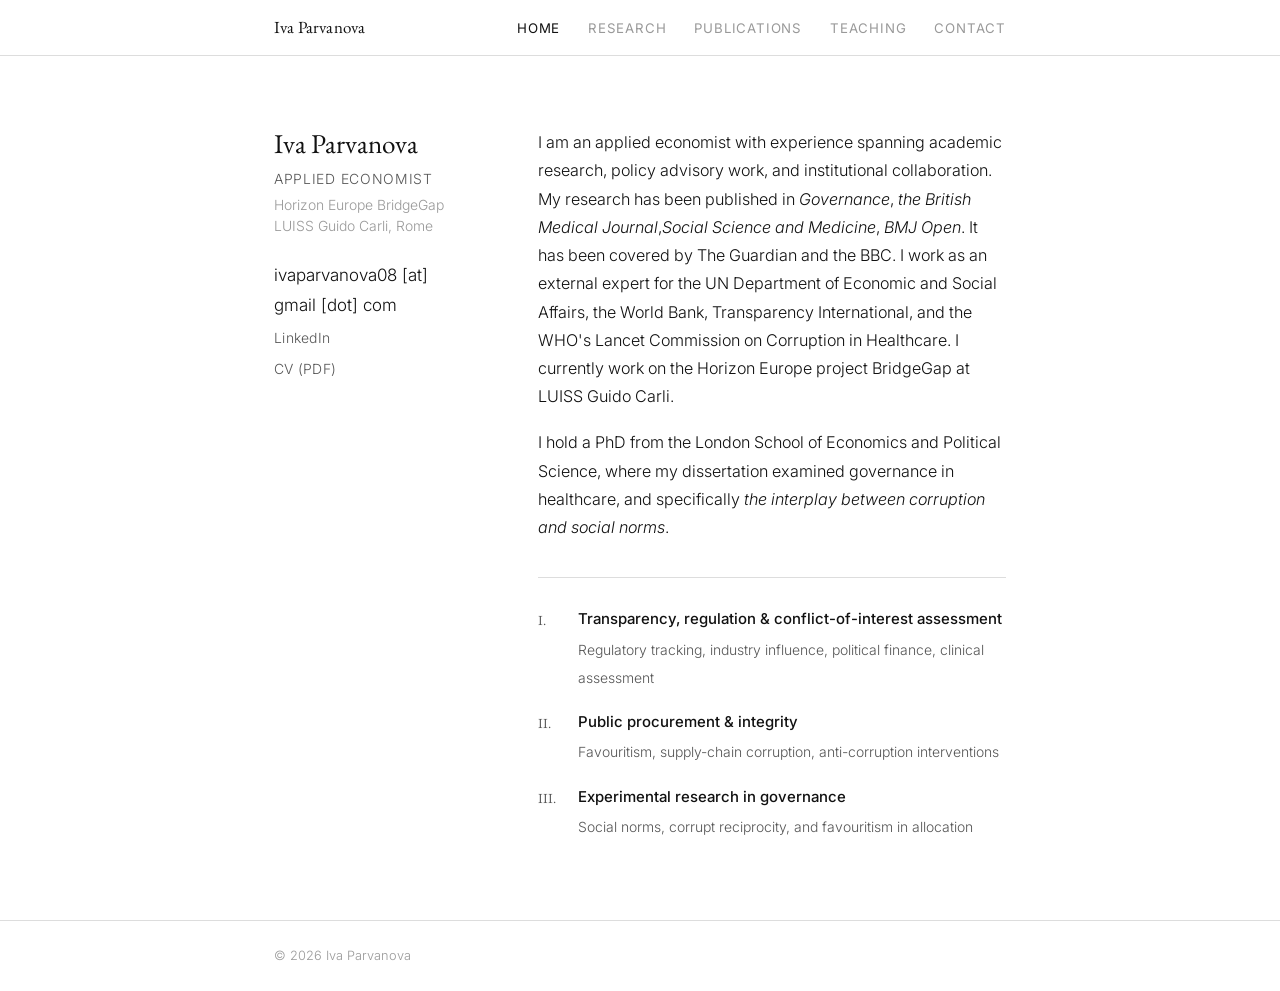
==== commit 6e6323bb: "Revise personal description for clarity and brevity Updated the description to be more concise and c" ====
--- a/index.html
+++ b/index.html
@@ -38,25 +38,23 @@
 
     <div class="home-right">
       <p>
-        I am an applied economist with a decade of experience spanning academic
-        research, policy advisory work, and institutional collaboration. My
-        research — published in <em>Governance</em>, <em>BMJ</em>,
-        <em>Social Science and Medicine</em>, <em>BMJ Open</em>, and
-        <em>Cambridge University Press</em>, and covered by The Guardian and the
-        BBC — has been supported by the UN Department of Economic and Social
+        I am an applied economist with experience spanning academic
+        research, policy advisory work, and institutional collaboration.
+        My research has been published in <em>Governance</em>, 
+        <em>the British Medical Journal</em>,<em>Social Science and Medicine</em>, 
+        <em>BMJ Open</em>. It has been covered by The Guardian and the
+        BBC. I work as an external expert for the UN Department of Economic and Social
         Affairs, the World Bank, Transparency International, and the WHO's
-        Lancet Commission on Corruption in Healthcare.
+        Lancet Commission on Corruption in Healthcare. I currently work on the Horizon Europe project
+        BridgeGap at LUISS Guido Carli.
       </p>
       <p>
         I hold a PhD from the London School of Economics and Political Science,
-        where my dissertation examined <em>the interplay between corruption and
-        social norms</em>. I currently work on the Horizon Europe project
-        BridgeGap at LUISS Guido Carli, Rome.
+        where my dissertation examined governance in healthcare, and specifically 
+        <em>the interplay between corruption and
+        social norms</em>. 
       </p>
-      <p>
-        My work sits at the intersection of political economy, public policy,
-        and behavioural science, with three interconnected focus areas.
-      </p>
+      
 
       <div class="home-streams">
         <div class="stream">
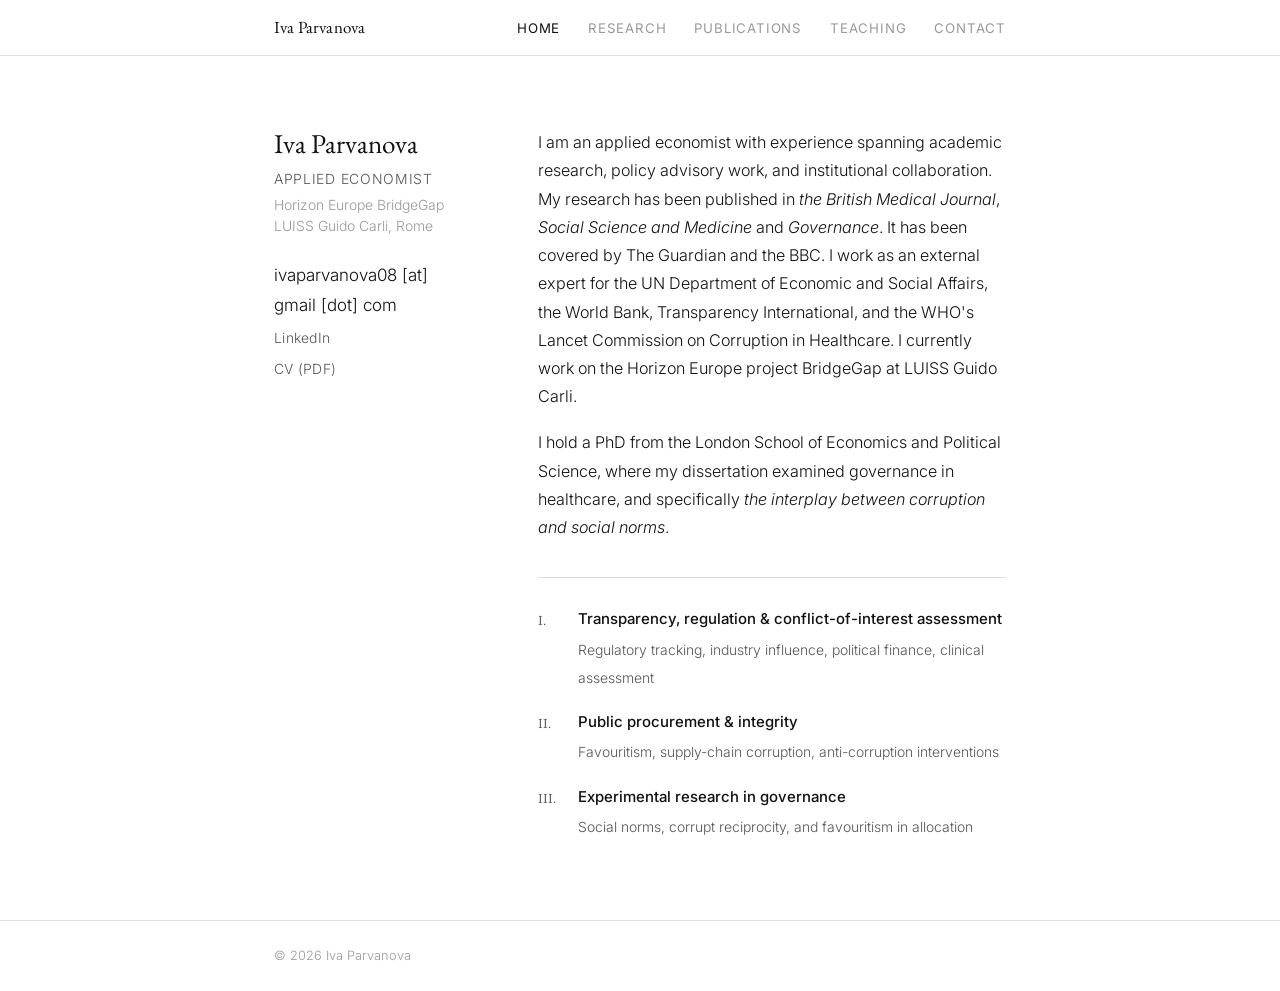
==== commit 1f2fff29: "Reorder publication references in index.html" ====
--- a/index.html
+++ b/index.html
@@ -40,9 +40,8 @@
       <p>
         I am an applied economist with experience spanning academic
         research, policy advisory work, and institutional collaboration.
-        My research has been published in <em>Governance</em>, 
-        <em>the British Medical Journal</em>,<em>Social Science and Medicine</em>, 
-        <em>BMJ Open</em>. It has been covered by The Guardian and the
+        My research has been published in <em>the British Medical Journal</em>, <em>Social Science and Medicine</em> 
+        and <em>Governance</em>. It has been covered by The Guardian and the
         BBC. I work as an external expert for the UN Department of Economic and Social
         Affairs, the World Bank, Transparency International, and the WHO's
         Lancet Commission on Corruption in Healthcare. I currently work on the Horizon Europe project
--- a/style.css
+++ b/style.css
@@ -503,17 +503,71 @@
 
 /* ── Mobile ── */
 @media (max-width: 640px) {
+
+  /* Nav: name only on left, hamburger hidden — just stack links below */
+  nav { height: auto; }
+  .nav-inner {
+    flex-wrap: wrap;
+    padding: 12px 16px 0;
+    gap: 0;
+  }
+  .nav-name {
+    width: 100%;
+    padding-bottom: 10px;
+    font-size: 1rem;
+  }
+  nav ul {
+    width: 100%;
+    gap: 0;
+    border-top: 1px solid var(--rule);
+    padding: 10px 0 12px;
+    flex-wrap: wrap;
+    gap: 4px 16px;
+  }
+  nav ul a { font-size: 0.72rem; }
+
+  /* Recalculate offset for taller nav */
   .home-layout {
     grid-template-columns: 1fr;
-    gap: 40px;
-    padding-top: calc(var(--nav-h) + 40px);
+    gap: 32px;
+    padding-top: 120px;
+    padding-left: 16px;
+    padding-right: 16px;
   }
-  .home-left { display: flex; flex-direction: column; }
-  .home-links { flex-direction: row; flex-wrap: wrap; gap: 12px; }
-  nav ul { gap: 16px; }
-  nav ul a { font-size: 0.72rem; }
-  .research-stream { grid-template-columns: 28px 1fr; gap: 16px; }
+  .page-layout {
+    padding-top: 120px;
+    padding-left: 16px;
+    padding-right: 16px;
+  }
+
+  .home-left { display: flex; flex-direction: column; gap: 4px; }
+  .home-inst { margin-bottom: 16px; }
+  .home-links { flex-direction: column; gap: 6px; }
+
+  /* Research index */
+  .research-index li { grid-template-columns: 28px 1fr; gap: 10px; }
+  .research-index a { font-size: 1rem; }
+
+  /* Publications year groups */
+  .pub-year-group { grid-template-columns: 40px 1fr; gap: 0 12px; }
+  .pub-year-label { font-size: 0.75rem; }
+
+  /* Teaching: hide role column, shrink year */
   .teach-role { display: none; }
-  .teach-year { width: 90px; }
-  .contact-table td:first-child { width: 100px; }
-}
+  .teach-year { width: 80px; font-size: 0.78rem; }
+  .teach-course { font-size: 0.83rem; }
+
+  /* Contact table */
+  .contact-table { display: block; }
+  .contact-table tbody { display: block; }
+  .contact-table tr { display: flex; flex-direction: column; padding: 14px 0; gap: 2px; }
+  .contact-table td { padding: 0; width: auto !important; font-size: 0.85rem; }
+  .contact-table td:first-child { padding-top: 0; text-transform: uppercase; font-size: 0.7rem; letter-spacing: 0.08em; color: var(--gray-light); }
+
+  /* Subpages */
+  .subpage-lead { font-size: 0.93rem; }
+  .subpage-section h2 { font-size: 1.05rem; }
+
+  /* Research streams on research.html */
+  .research-stream { grid-template-columns: 28px 1fr; gap: 12px; }
+}
